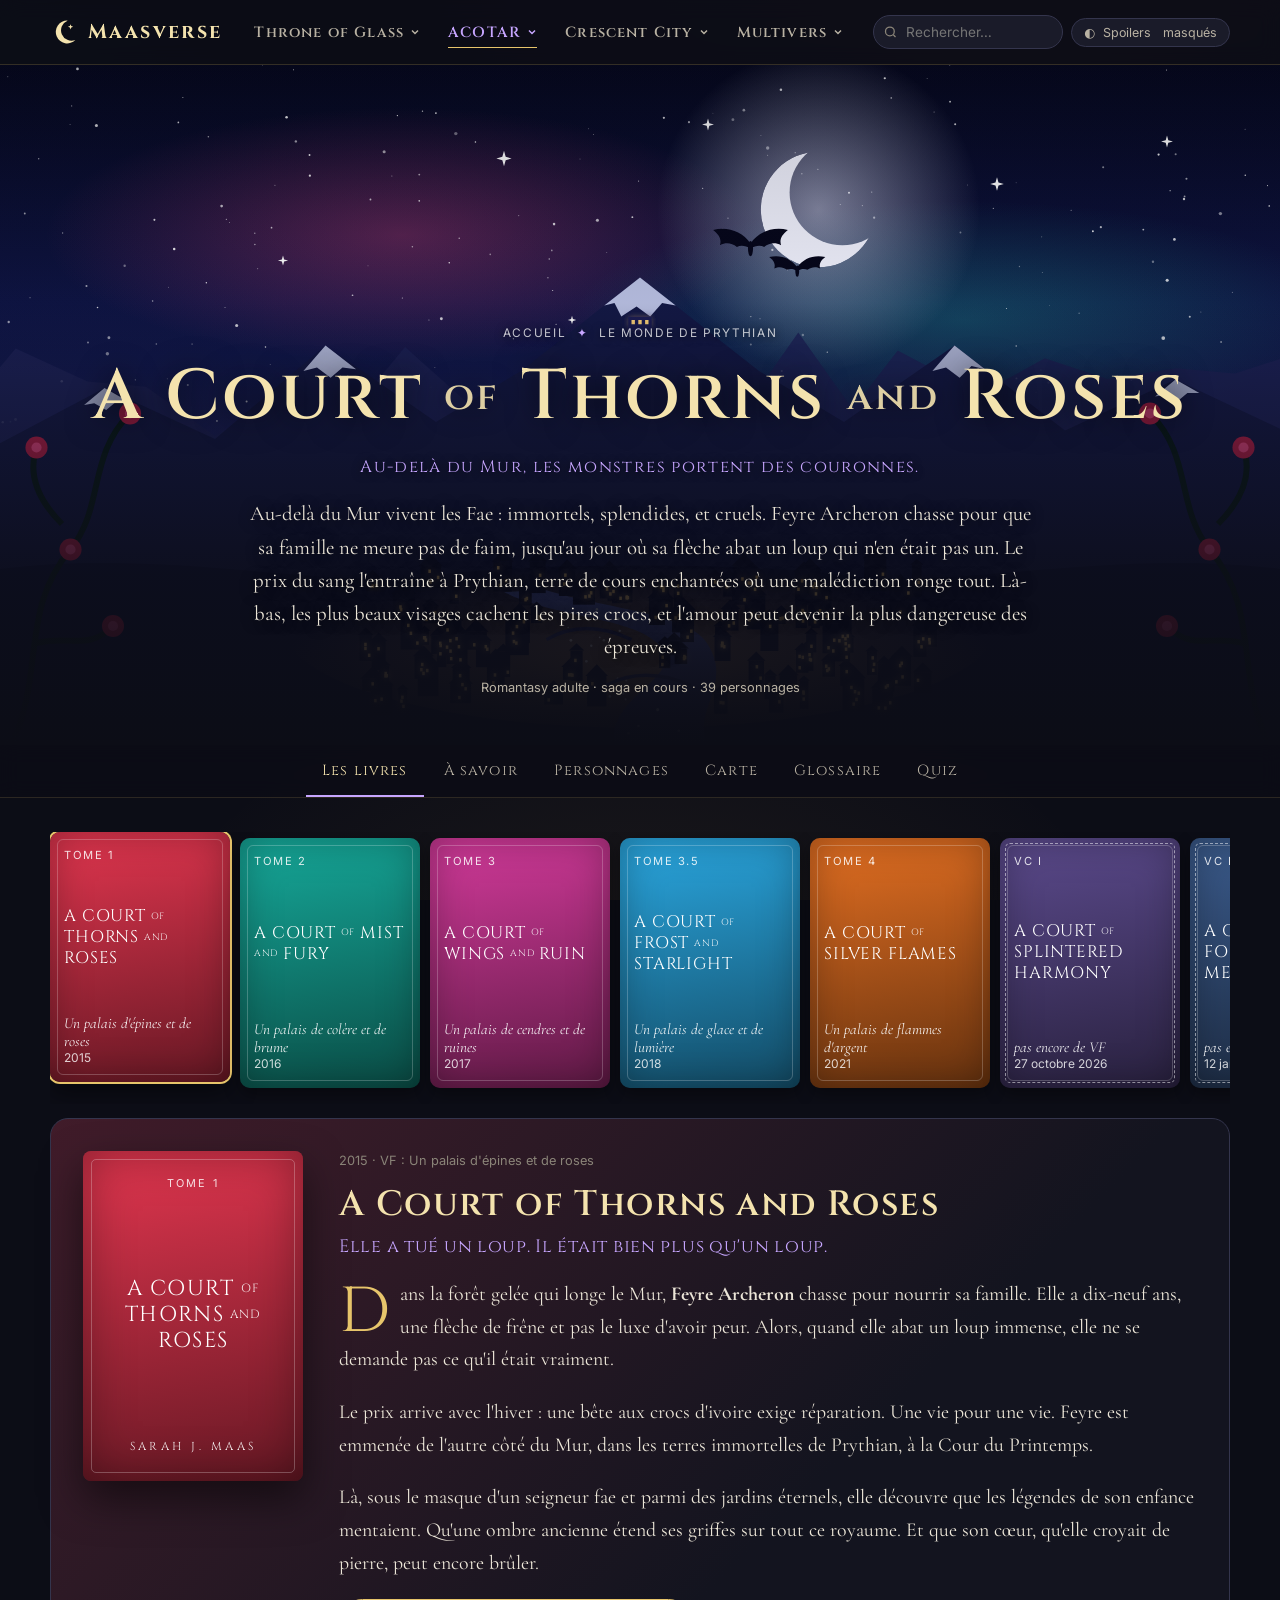
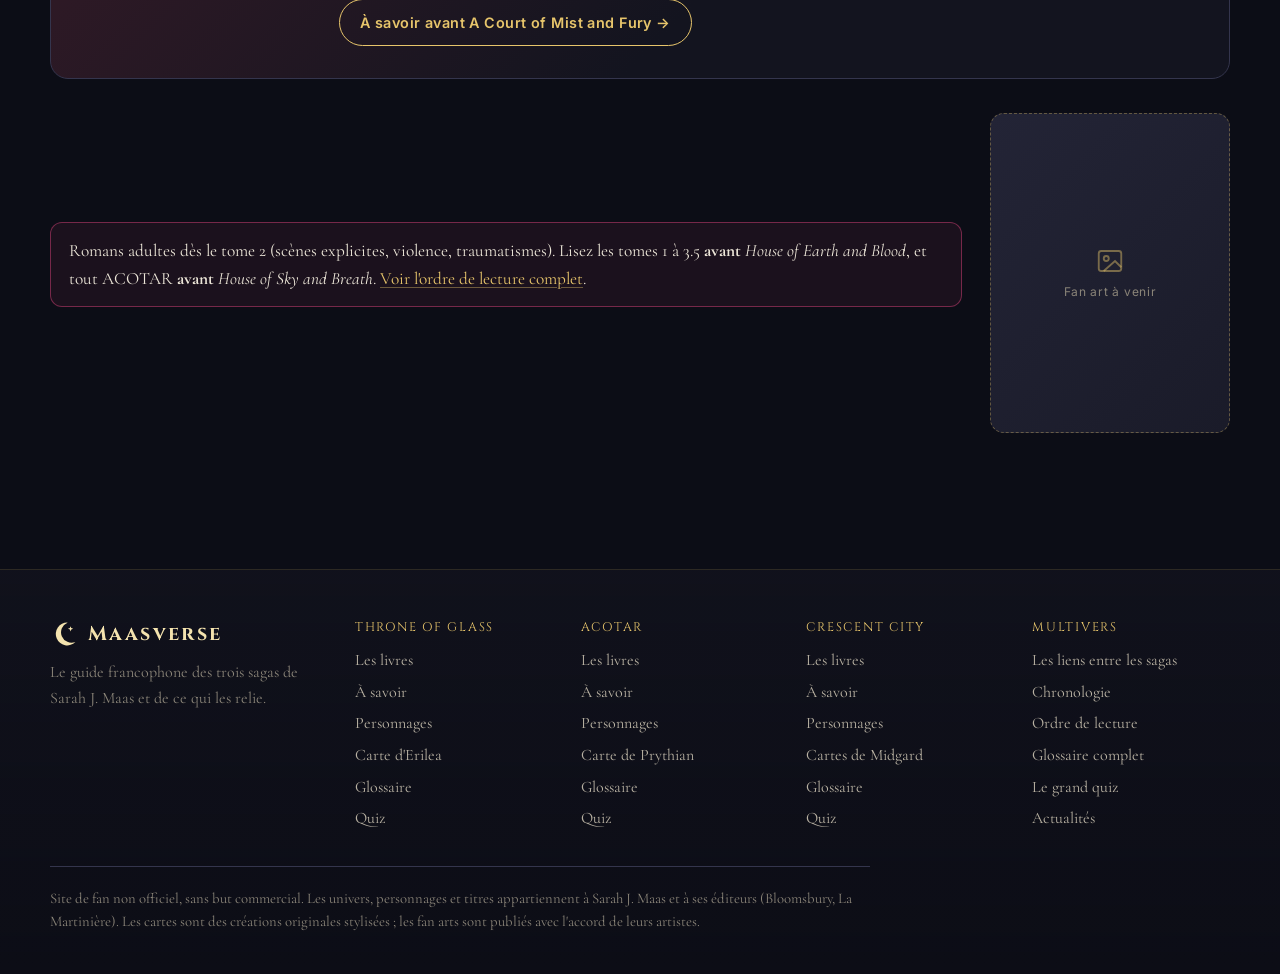
==== acotar.html @ 01d47fed "Trois univers : accueil à portails, une page par monde, résumés et fiches enrichis - Accueil : trois" ====
<!doctype html>
<html lang="fr">
<head>
  <meta charset="utf-8">
  <meta name="viewport" content="width=device-width, initial-scale=1">
  <title>A Court of Thorns and Roses · Maasverse</title>
  <meta name="description" content="Le monde de Prythian : les livres d'ACOTAR, les rappels entre les tomes, les personnages, la carte, le glossaire et le quiz.">
  <link rel="icon" href="assets/img/favicon.svg" type="image/svg+xml">
  <link rel="preconnect" href="https://fonts.googleapis.com">
  <link rel="preconnect" href="https://fonts.gstatic.com" crossorigin>
  <link href="https://fonts.googleapis.com/css2?family=Cinzel:wght@500;600;700&family=Cormorant+Garamond:ital,wght@0,400;0,600;1,400&family=Inter:wght@400;600&display=swap" rel="stylesheet">
  <link rel="stylesheet" href="assets/css/style.css">
</head>
<body data-page="acotar" data-univers="acotar" class="univers univers-acotar">
  <script>try { if (sessionStorage.getItem("maasverse-portail") === document.body.dataset.univers && !matchMedia("(prefers-reduced-motion: reduce)").matches) document.documentElement.classList.add("arrivee"); } catch (e) { /* stockage indisponible */ }</script>
  <div class="voile-arrivee" aria-hidden="true"></div>
  <main>
    <header class="banniere" id="banniere"></header>
    <nav class="sous-nav" id="sousNav" aria-label="Rubriques de l'univers"></nav>
    <section class="section panneaux">
      <div class="conteneur">
        <div id="panneau-livres" class="panneau" hidden></div>
        <div id="panneau-a-savoir" class="panneau" hidden></div>
        <div id="panneau-personnages" class="panneau" hidden></div>
        <div id="panneau-carte" class="panneau" hidden></div>
        <div id="panneau-glossaire" class="panneau" hidden></div>
        <div id="panneau-quiz" class="panneau" hidden></div>
      </div>
    </section>
    <dialog class="modale" id="modale"><div style="position:relative"><button class="fermer" id="fermerModale" aria-label="Fermer">×</button><div class="boite" id="fiche"></div></div></dialog>
  </main>

  <script src="assets/js/data/livres.js"></script>
  <script src="assets/js/data/livres-textes.js"></script>
  <script src="assets/js/data/personnages.js"></script>
  <script src="assets/js/data/personnalites-tog.js"></script>
  <script src="assets/js/data/personnalites-acotar.js"></script>
  <script src="assets/js/data/personnalites-cc.js"></script>
  <script src="assets/js/data/cartes.js"></script>
  <script src="assets/js/data/glossaire.js"></script>
  <script src="assets/js/data/quiz.js"></script>
  <script src="assets/js/data/fanarts.js"></script>
  <script src="assets/js/app.js"></script>
  <script src="assets/js/scenes.js"></script>
  <script src="assets/js/carte.js"></script>
  <script src="assets/js/pages/univers.js"></script>
</body>
</html>
---- assets/css/style.css ----
/* ==========================================================
   Maasverse — feuille de style principale
   Ambiance : dos de coffret sombre, lettres lumineuses,
   une couleur par saga (inspirée des couvertures).
   ========================================================== */

:root {
  /* Fond et surfaces */
  --nuit: #0c0d16;
  --nuit-2: #13141f;
  --surface: #1a1b29;
  --surface-2: #232436;
  --bord: #34354d;

  /* Texte */
  --texte: #ece6d8;
  --texte-doux: #b9b2a3;
  --texte-faible: #8a8478;

  /* Accent commun : or des titres */
  --or: #e7c56b;
  --or-pale: #f4e3ae;

  /* Couleurs des sagas */
  --tog: #ef7d3c;        /* braise (Tower of Dawn, feu d'Aelin) */
  --tog-2: #2f8f86;      /* sarcelle (Assassin's Blade) */
  --acotar: #e5457f;     /* magenta (Wings and Ruin) */
  --acotar-2: #1fb5a6;   /* turquoise (Mist and Fury) */
  --cc: #d9ad52;         /* or du croissant */
  --cc-2: #4f8fd6;       /* bleu (Sky and Breath) */
  --hel: #b13a3a;
  --valg: #7b5ea7;

  --rayon: 14px;
  --ombre: 0 10px 30px rgba(0, 0, 0, .45);
  --largeur: 1180px;

  --f-titre: "Cinzel", "Trajan Pro", Georgia, serif;
  --f-texte: "Cormorant Garamond", "Garamond", Georgia, serif;
  --f-ui: "Inter", system-ui, -apple-system, "Segoe UI", sans-serif;
}

* { box-sizing: border-box; }
html { scroll-behavior: smooth; }

body {
  margin: 0;
  background-color: var(--nuit);
  background-image:
    radial-gradient(1px 1px at 12% 18%, rgba(255,255,255,.55), transparent 60%),
    radial-gradient(1px 1px at 68% 8%, rgba(255,255,255,.4), transparent 60%),
    radial-gradient(1.5px 1.5px at 85% 42%, rgba(255,240,200,.5), transparent 60%),
    radial-gradient(1px 1px at 32% 72%, rgba(255,255,255,.35), transparent 60%),
    radial-gradient(1px 1px at 52% 52%, rgba(255,255,255,.3), transparent 60%),
    radial-gradient(1.5px 1.5px at 6% 88%, rgba(255,240,200,.4), transparent 60%),
    radial-gradient(1200px 600px at 80% -10%, rgba(229, 69, 127, .10), transparent 60%),
    radial-gradient(900px 600px at -10% 30%, rgba(47, 143, 134, .10), transparent 60%),
    radial-gradient(900px 700px at 50% 120%, rgba(217, 173, 82, .10), transparent 60%);
  background-attachment: fixed;
  color: var(--texte);
  font-family: var(--f-texte);
  font-size: 1.2rem;
  line-height: 1.6;
  -webkit-font-smoothing: antialiased;
}

img { max-width: 100%; display: block; }
a { color: var(--or); text-decoration-color: rgba(231,197,107,.4); text-underline-offset: 3px; }
a:hover { color: var(--or-pale); }

h1, h2, h3, h4 {
  font-family: var(--f-titre);
  font-weight: 600;
  letter-spacing: .04em;
  line-height: 1.2;
  margin: 0 0 .6em;
  color: var(--or-pale);
}
h1 { font-size: clamp(2rem, 5vw, 3.4rem); }
h2 { font-size: clamp(1.5rem, 3.2vw, 2.2rem); }
h3 { font-size: 1.25rem; }
/* le petit « of / de » des couvertures */
.petit { font-size: .55em; letter-spacing: .08em; vertical-align: .25em; opacity: .9; }

p { margin: 0 0 1em; }
small, .meta { font-family: var(--f-ui); font-size: .8rem; color: var(--texte-faible); }

.conteneur { width: min(100% - 32px, var(--largeur)); margin-inline: auto; }
.section { padding: 56px 0; }
.section + .section { padding-top: 16px; }
.centre { text-align: center; }
.intro { font-size: 1.35rem; color: var(--texte-doux); max-width: 760px; }
.centre .intro { margin-inline: auto; }

/* ---------- En-tête ---------- */
.entete {
  position: sticky; top: 0; z-index: 50;
  background: rgba(12, 13, 22, .88);
  backdrop-filter: blur(10px);
  border-bottom: 1px solid rgba(231,197,107,.18);
}
.entete .conteneur {
  display: flex; align-items: center; gap: 18px; min-height: 64px;
}
.logo {
  font-family: var(--f-titre); font-weight: 700; font-size: 1.25rem;
  letter-spacing: .12em; color: var(--or-pale); text-decoration: none; white-space: nowrap;
  display: flex; align-items: center; gap: 10px;
}
.logo svg { width: 28px; height: 28px; }
.nav { display: flex; gap: 4px; align-items: center; margin-left: auto; }
.nav-lien {
  display: inline-flex; align-items: center; gap: 6px;
  font-family: var(--f-titre); font-size: .92rem; font-weight: 600; letter-spacing: .08em;
  color: var(--texte-doux); text-decoration: none; background: none; border: 0; cursor: pointer;
  padding: 10px 12px; border-radius: 8px; position: relative;
}
.nav-lien:hover, .nav-lien[aria-expanded="true"] { color: var(--or-pale); }
.nav-lien.actif { color: var(--or); }
.nav-lien.actif::after { content: ""; position: absolute; left: 12px; right: 12px; bottom: 4px; height: 1px; background: var(--or); }
.nav-lien svg { transition: transform .2s; }
.nav-lien[aria-expanded="true"] svg { transform: rotate(180deg); }
.nav-groupe { position: relative; }
.sous-menu {
  position: absolute; top: calc(100% + 6px); left: -8px; min-width: 300px; padding: 10px;
  background: var(--nuit-2); border: 1px solid rgba(231,197,107,.22); border-radius: 14px; box-shadow: var(--ombre);
  display: none; z-index: 60;
}
.sous-menu::before { content: ""; position: absolute; left: 0; right: 0; top: -10px; height: 10px; }
.nav-groupe > button[aria-expanded="true"] + .sous-menu { display: block; }
@media (hover: hover) and (min-width: 1081px) { .nav-groupe:hover .sous-menu { display: block; } }
.sous-titre { display: none; }
.sous-menu a { display: block; padding: 10px 12px; border-radius: 10px; text-decoration: none; color: var(--texte); }
.sous-menu a strong { display: block; font-family: var(--f-titre); font-weight: 600; letter-spacing: .04em; font-size: .98rem; color: var(--or-pale); }
.sous-menu a span { display: block; font-family: var(--f-ui); font-size: .76rem; color: var(--texte-faible); margin-top: 2px; }
.sous-menu a:hover { background: var(--surface); }
.sous-menu a[aria-current="page"] { background: rgba(231,197,107,.08); }

.outils { display: flex; align-items: center; gap: 8px; }
.btn-menu { display: none; }

/* Recherche globale */
.recherche { position: relative; }
.recherche input {
  width: 190px; padding: 8px 12px 8px 32px; border-radius: 999px;
  border: 1px solid var(--bord); background: var(--surface); color: var(--texte);
  font-family: var(--f-ui); font-size: .85rem;
}
.recherche input:focus { outline: 2px solid rgba(231,197,107,.5); border-color: transparent; width: 240px; }
.recherche svg { position: absolute; left: 10px; top: 50%; transform: translateY(-50%); width: 15px; height: 15px; color: var(--texte-faible); pointer-events: none; }
.resultats {
  position: absolute; right: 0; top: calc(100% + 8px); width: min(380px, 92vw);
  max-height: 70vh; overflow: auto;
  background: var(--nuit-2); border: 1px solid var(--bord); border-radius: 12px;
  box-shadow: var(--ombre); padding: 6px; display: none;
}
.resultats.ouvert { display: block; }
.resultats a {
  display: flex; gap: 10px; align-items: baseline; padding: 8px 10px; border-radius: 8px;
  text-decoration: none; color: var(--texte); font-family: var(--f-ui); font-size: .9rem;
}
.resultats a:hover, .resultats a.actif { background: var(--surface-2); }
.resultats .type { font-size: .7rem; text-transform: uppercase; letter-spacing: .08em; color: var(--texte-faible); min-width: 74px; }
.resultats .vide { padding: 12px; color: var(--texte-faible); font-family: var(--f-ui); font-size: .85rem; }

/* Interrupteur spoilers */
.interrupteur {
  display: inline-flex; align-items: center; gap: 8px; cursor: pointer;
  font-family: var(--f-ui); font-size: .78rem; color: var(--texte-doux);
  border: 1px solid var(--bord); border-radius: 999px; padding: 6px 12px; background: var(--surface);
  white-space: nowrap;
}
.interrupteur[aria-pressed="true"] { color: var(--nuit); background: var(--or); border-color: var(--or); }

/* ---------- Boutons, puces, badges ---------- */
.btn {
  display: inline-flex; align-items: center; gap: 8px;
  font-family: var(--f-ui); font-size: .9rem; font-weight: 600; letter-spacing: .03em;
  padding: 11px 20px; border-radius: 999px; border: 1px solid var(--or);
  background: var(--or); color: var(--nuit); text-decoration: none; cursor: pointer;
}
.btn:hover { background: var(--or-pale); color: var(--nuit); }
.btn.secondaire { background: transparent; color: var(--or); }
.btn.secondaire:hover { background: rgba(231,197,107,.1); color: var(--or-pale); }

.puces { display: flex; flex-wrap: wrap; gap: 8px; }
.puce {
  font-family: var(--f-ui); font-size: .8rem; padding: 7px 14px; border-radius: 999px;
  border: 1px solid var(--bord); background: var(--surface); color: var(--texte-doux); cursor: pointer;
}
.puce:hover { color: var(--texte); }
.puce[aria-pressed="true"] { background: var(--texte); color: var(--nuit); border-color: var(--texte); }
.puce[data-saga="tog"][aria-pressed="true"] { background: var(--tog); border-color: var(--tog); }
.puce[data-saga="acotar"][aria-pressed="true"] { background: var(--acotar); border-color: var(--acotar); color: #fff; }
.puce[data-saga="cc"][aria-pressed="true"] { background: var(--cc); border-color: var(--cc); }

.badge {
  display: inline-block; font-family: var(--f-ui); font-size: .68rem; font-weight: 700;
  letter-spacing: .1em; text-transform: uppercase; padding: 3px 9px; border-radius: 999px;
  border: 1px solid currentColor;
}
.badge.tog, .c-tog { color: var(--tog); }
.badge.acotar, .c-acotar { color: var(--acotar); }
.badge.cc, .c-cc { color: var(--cc); }
.badge.multi { color: var(--or); }
.badge.theorie { color: var(--valg); }
.badge.confirme { color: var(--acotar-2); }

/* ---------- Spoilers ---------- */
.spoiler {
  position: relative; cursor: pointer; border-radius: 6px;
  background: repeating-linear-gradient(135deg, #2a2b40 0 6px, #24253a 6px 12px);
  color: transparent; text-shadow: none; user-select: none;
  transition: color .2s, background .2s;
  padding: 0 4px;
}
.spoiler * { visibility: hidden; }
.spoiler::before {
  content: "⚠ spoiler · clic pour révéler"; position: absolute; left: 8px; top: 50%;
  transform: translateY(-50%); white-space: nowrap;
  font-family: var(--f-ui); font-size: .72rem; letter-spacing: .05em; color: var(--texte-faible);
  visibility: visible;
}
span.spoiler { display: inline; }
span.spoiler::before { content: "spoiler"; left: 50%; transform: translate(-50%, -50%); }
span.spoiler.bloc::before { content: "⚠ spoiler · clic pour révéler"; left: 12px; transform: translateY(-50%); }
.constellation .monde:focus:not(:focus-visible) { outline: none; }
div.spoiler, p.spoiler, li.spoiler, span.spoiler.bloc { display: block; padding: 10px 12px; min-height: 2.6em; }
.spoiler.revele, body.spoilers-reveles .spoiler {
  color: inherit; background: rgba(229, 69, 127, .08); cursor: auto; user-select: auto;
  box-shadow: inset 2px 0 0 var(--acotar);
}
.spoiler.revele *, body.spoilers-reveles .spoiler * { visibility: visible; }
.spoiler.revele::before, body.spoilers-reveles .spoiler::before { content: none; }

/* ---------- Héros (accueil) ---------- */
.heros { padding: 80px 0 40px; text-align: center; position: relative; overflow: hidden; }
.heros .surtitre { font-family: var(--f-titre); letter-spacing: .3em; color: var(--texte-doux); font-size: .95rem; margin-bottom: 18px; }
.heros h1 { font-size: clamp(2.4rem, 7vw, 5rem); margin-bottom: .3em; text-shadow: 0 0 40px rgba(231,197,107,.25); }
.heros .croissant { width: 90px; height: 90px; margin: 0 auto 18px; color: var(--or); filter: drop-shadow(0 0 18px rgba(231,197,107,.45)); }
.heros .actions { display: flex; gap: 12px; justify-content: center; flex-wrap: wrap; margin-top: 28px; }

.ornement { display: flex; align-items: center; gap: 14px; justify-content: center; color: var(--or); margin: 10px auto 26px; max-width: 420px; }
.ornement::before, .ornement::after { content: ""; flex: 1; height: 1px; background: linear-gradient(90deg, transparent, rgba(231,197,107,.6), transparent); }
.ornement svg { width: 18px; height: 18px; }

/* ---------- Cartes « coffret » des sagas ---------- */
.coffret { display: grid; grid-template-columns: repeat(3, 1fr); gap: 20px; }
.saga-carte {
  position: relative; border-radius: var(--rayon); overflow: hidden; text-decoration: none; color: var(--texte);
  background: var(--surface); border: 1px solid var(--bord); box-shadow: var(--ombre);
  display: flex; flex-direction: column; transition: transform .25s, border-color .25s;
}
.saga-carte:hover { transform: translateY(-4px); color: var(--texte); }
.saga-carte .bandeau {
  aspect-ratio: 4 / 3; position: relative; display: grid; place-items: center; text-align: center;
  padding: 20px; overflow: hidden;
}
.saga-carte .bandeau h3 { font-size: clamp(1.4rem, 2.6vw, 1.9rem); margin: 0; position: relative; z-index: 1; }
.saga-carte .corps { padding: 18px 20px 22px; }
.saga-carte .corps p { color: var(--texte-doux); font-size: 1.1rem; }
.saga-carte.tog { border-color: rgba(239,125,60,.35); }
.saga-carte.tog .bandeau { background: linear-gradient(160deg, #123c3a, #0d1a24 55%, #3a1610); }
.saga-carte.tog h3 { color: var(--tog); text-shadow: 0 0 22px rgba(239,125,60,.55); }
.saga-carte.acotar { border-color: rgba(229,69,127,.35); }
.saga-carte.acotar .bandeau { background: linear-gradient(160deg, #e5457f, #b4245f 45%, #127d78); }
.saga-carte.acotar h3 { color: #fbe25b; text-shadow: 0 2px 0 rgba(0,0,0,.25); }
.saga-carte.cc { border-color: rgba(217,173,82,.35); }
.saga-carte.cc .bandeau { background: radial-gradient(circle at 50% 45%, #2b4a77, #121a2c 60%, #2a0f12); }
.saga-carte.cc h3 { color: var(--cc); text-shadow: 0 0 22px rgba(217,173,82,.5); }
.bandeau .motif { position: absolute; inset: 0; opacity: .22; color: #000; }
.saga-carte.cc .bandeau .motif { color: var(--cc); opacity: .5; }
.saga-carte.tog .bandeau .motif { color: var(--tog); opacity: .18; }

/* ---------- Grilles génériques ---------- */
.grille { display: grid; gap: 18px; }
.grille-2 { grid-template-columns: repeat(2, 1fr); }
.grille-3 { grid-template-columns: repeat(3, 1fr); }
.grille-4 { grid-template-columns: repeat(4, 1fr); }
.carte {
  background: var(--surface); border: 1px solid var(--bord); border-radius: var(--rayon);
  padding: 22px; box-shadow: 0 4px 18px rgba(0,0,0,.25);
}
.carte h3 { margin-bottom: .4em; }
.carte p:last-child { margin-bottom: 0; }
a.carte { text-decoration: none; color: var(--texte); display: block; transition: border-color .2s, transform .2s; }
a.carte:hover { border-color: var(--or); transform: translateY(-2px); }
.carte .icone { width: 34px; height: 34px; color: var(--or); margin-bottom: 10px; }
.carte.tog { border-top: 3px solid var(--tog); }
.carte.acotar { border-top: 3px solid var(--acotar); }
.carte.cc { border-top: 3px solid var(--cc); }

/* ---------- Emplacements de fan art ---------- */
.fanart {
  margin: 0; border-radius: var(--rayon); overflow: hidden; position: relative;
  background: linear-gradient(135deg, var(--surface-2), var(--surface));
  border: 1px dashed rgba(231,197,107,.35);
}
.fanart img { width: 100%; height: 100%; object-fit: cover; }
.fanart .vide {
  position: absolute; inset: 0; display: grid; place-items: center; text-align: center; padding: 14px;
  font-family: var(--f-ui); font-size: .75rem; letter-spacing: .06em; color: var(--texte-faible);
}
.fanart .vide svg { width: 30px; height: 30px; margin: 0 auto 6px; display: block; color: rgba(231,197,107,.45); }
.fanart figcaption {
  position: absolute; left: 0; right: 0; bottom: 0; padding: 6px 10px;
  background: linear-gradient(transparent, rgba(0,0,0,.75));
  font-family: var(--f-ui); font-size: .7rem; color: #ddd;
}
.fanart.rempli { border-style: solid; }

/* ---------- Pages : en-tête de page ---------- */
.entete-page { padding: 56px 0 18px; text-align: center; }
.entete-page .surtitre { font-family: var(--f-titre); letter-spacing: .3em; font-size: .85rem; color: var(--texte-doux); }

/* ---------- Livres ---------- */
.saga-bloc { margin-bottom: 60px; scroll-margin-top: 90px; }
.saga-bloc > header { display: grid; grid-template-columns: 1fr 260px; gap: 28px; align-items: center; margin-bottom: 26px; }
.saga-bloc .fanart { aspect-ratio: 3/4; }
.etageres { display: flex; gap: 10px; overflow-x: auto; padding: 6px 2px 16px; scroll-snap-type: x mandatory; }
.livre {
  flex: 0 0 auto; width: 180px; scroll-snap-align: start;
  border-radius: 10px; padding: 16px 14px; min-height: 250px;
  display: flex; flex-direction: column; justify-content: space-between;
  box-shadow: inset 0 0 40px rgba(0,0,0,.35), 0 6px 16px rgba(0,0,0,.4);
  position: relative; cursor: pointer; border: 0; text-align: left; color: #fff; font-family: inherit;
}
.livre:hover, .livre:focus-visible { transform: translateY(-3px); }
.livre .num { font-family: var(--f-ui); font-size: .7rem; letter-spacing: .14em; opacity: .85; }
.livre .titre { font-family: var(--f-titre); font-size: 1.05rem; letter-spacing: .05em; line-height: 1.25; text-transform: uppercase; }
.livre .vf { font-family: var(--f-texte); font-style: italic; font-size: .95rem; opacity: .9; }
.livre .annee { font-family: var(--f-ui); font-size: .75rem; opacity: .8; }
.livre.a-venir { outline: 1px dashed rgba(255,255,255,.5); outline-offset: -6px; }
.detail-livre { margin-top: 10px; }
.detail-livre[hidden] { display: none; }

.ordre { counter-reset: etape; list-style: none; padding: 0; margin: 0; }
.ordre li {
  counter-increment: etape; position: relative; padding: 12px 14px 12px 58px; margin-bottom: 8px;
  background: var(--surface); border: 1px solid var(--bord); border-radius: 10px;
}
.ordre li::before {
  content: counter(etape); position: absolute; left: 14px; top: 50%; transform: translateY(-50%);
  width: 30px; height: 30px; border-radius: 50%; display: grid; place-items: center;
  font-family: var(--f-titre); font-weight: 700; background: var(--or); color: var(--nuit); font-size: .9rem;
}
.alerte {
  border: 1px solid rgba(229,69,127,.45); background: rgba(229,69,127,.07); border-radius: 12px;
  padding: 14px 18px; font-size: 1.08rem;
}

/* ---------- Personnages ---------- */
.barre-filtres { display: flex; flex-wrap: wrap; gap: 14px 22px; align-items: center; margin-bottom: 22px; }
.barre-filtres .groupe { display: flex; gap: 8px; align-items: center; flex-wrap: wrap; }
.barre-filtres .etiquette { font-family: var(--f-ui); font-size: .72rem; text-transform: uppercase; letter-spacing: .1em; color: var(--texte-faible); }
.champ {
  padding: 9px 14px; border-radius: 999px; border: 1px solid var(--bord); background: var(--surface);
  color: var(--texte); font-family: var(--f-ui); font-size: .88rem; min-width: 220px;
}
select.champ { min-width: 0; }
.compte { font-family: var(--f-ui); font-size: .8rem; color: var(--texte-faible); margin-left: auto; }

.galerie { display: grid; grid-template-columns: repeat(auto-fill, minmax(200px, 1fr)); gap: 16px; }
.perso {
  border: 1px solid var(--bord); background: var(--surface); border-radius: var(--rayon); overflow: hidden;
  cursor: pointer; text-align: left; color: var(--texte); padding: 0; font-family: inherit;
  display: flex; flex-direction: column; transition: transform .2s, border-color .2s;
}
.perso:hover, .perso:focus-visible { transform: translateY(-3px); border-color: var(--or); }
.perso .fanart { aspect-ratio: 1/1; border-radius: 0; border: 0; border-bottom: 1px solid var(--bord); }
.perso .infos { padding: 12px 14px 14px; }
.perso .nom { font-family: var(--f-titre); font-size: 1rem; color: var(--or-pale); letter-spacing: .03em; line-height: 1.25; }
.perso .sous { font-family: var(--f-ui); font-size: .76rem; color: var(--texte-faible); margin-top: 4px; }
.perso.tog { border-top: 3px solid var(--tog); }
.perso.acotar { border-top: 3px solid var(--acotar); }
.perso.cc { border-top: 3px solid var(--cc); }
.initiales {
  position: absolute; inset: 0; display: grid; place-items: center;
  font-family: var(--f-titre); font-size: 2.6rem; color: rgba(231,197,107,.28); letter-spacing: .05em;
}

.mention-fanart { position: absolute; left: 0; right: 0; bottom: 8px; text-align: center; font-family: var(--f-ui); font-size: .62rem; letter-spacing: .08em; color: var(--texte-faible); text-transform: uppercase; }
.perso .initiales { background: radial-gradient(circle at 50% 40%, rgba(231,197,107,.08), transparent 65%); }
.perso.tog .initiales { color: rgba(239,125,60,.4); }
.perso.acotar .initiales { color: rgba(229,69,127,.4); }
.perso.cc .initiales { color: rgba(217,173,82,.45); }

/* Fenêtre (modale) */
.modale { border: 0; padding: 0; background: transparent; max-width: min(860px, 94vw); width: 100%; color: var(--texte); }
.modale::backdrop { background: rgba(5, 5, 10, .75); backdrop-filter: blur(3px); }
.modale .boite {
  background: var(--nuit-2); border: 1px solid var(--bord); border-radius: 18px; overflow: hidden;
  display: grid; grid-template-columns: 280px 1fr; box-shadow: var(--ombre);
}
.modale .boite > .fanart { border-radius: 0; border: 0; width: 100%; height: 100%; min-height: 360px; }
.modale .contenu { padding: 26px 28px; max-height: 86vh; overflow: auto; }
.modale .fermer {
  position: absolute; top: 12px; right: 12px; z-index: 2; width: 38px; height: 38px; border-radius: 50%;
  border: 1px solid var(--bord); background: var(--surface); color: var(--texte); cursor: pointer; font-size: 1.2rem;
}
.fiche dl { display: grid; grid-template-columns: 130px 1fr; gap: 6px 14px; margin: 16px 0; }
.fiche dt { font-family: var(--f-ui); font-size: .72rem; text-transform: uppercase; letter-spacing: .08em; color: var(--texte-faible); padding-top: 5px; }
.fiche dd { margin: 0; }
.liens-perso { display: flex; flex-wrap: wrap; gap: 6px; }
.liens-perso button {
  font-family: var(--f-ui); font-size: .78rem; padding: 5px 10px; border-radius: 999px; cursor: pointer;
  border: 1px solid var(--bord); background: var(--surface); color: var(--texte);
}
.liens-perso button:hover { border-color: var(--or); color: var(--or); }
.citation { font-style: italic; color: var(--texte-doux); border-left: 2px solid var(--or); padding-left: 14px; }

.couples { display: grid; grid-template-columns: repeat(auto-fill, minmax(260px, 1fr)); gap: 12px; }
.couple { padding: 14px 16px; border-radius: 12px; background: var(--surface); border: 1px solid var(--bord); }
.couple strong { font-family: var(--f-titre); font-weight: 600; color: var(--or-pale); letter-spacing: .03em; }

/* ---------- Cartes géographiques ---------- */
.onglets { display: flex; gap: 6px; flex-wrap: wrap; justify-content: center; margin-bottom: 16px; }
.onglets button {
  font-family: var(--f-titre); letter-spacing: .06em; font-size: .95rem; padding: 10px 18px;
  border-radius: 999px; border: 1px solid var(--bord); background: var(--surface); color: var(--texte-doux); cursor: pointer;
}
.onglets button[aria-selected="true"] { background: var(--or); color: var(--nuit); border-color: var(--or); }
.zone-carte { display: grid; grid-template-columns: 1fr 320px; gap: 18px; align-items: start; }
.cadre-carte {
  max-height: 74vh; width: 100%;
  position: relative; border-radius: var(--rayon); overflow: hidden; border: 1px solid rgba(231,197,107,.3);
  background: #0a1422; aspect-ratio: 16 / 11; touch-action: none; cursor: grab; user-select: none;
  box-shadow: var(--ombre);
}
.cadre-carte.saisie { cursor: grabbing; }
.cadre-carte svg { width: 100%; height: 100%; display: block; }
.commandes { position: absolute; right: 12px; top: 12px; display: flex; flex-direction: column; gap: 6px; z-index: 2; }
.commandes button {
  width: 38px; height: 38px; border-radius: 10px; border: 1px solid var(--bord);
  background: rgba(19,20,31,.9); color: var(--texte); font-size: 1.15rem; cursor: pointer; font-family: var(--f-ui);
}
.commandes button:hover { border-color: var(--or); color: var(--or); }
.aide-carte { position: absolute; left: 12px; bottom: 10px; font-family: var(--f-ui); font-size: .72rem; color: rgba(255,255,255,.6); z-index: 2; pointer-events: none; }
.panneau-lieu { position: sticky; top: 84px; }
.panneau-lieu .carte { min-height: 220px; }
.liste-lieux { max-height: 300px; overflow: auto; margin-top: 12px; padding: 0; list-style: none; }
.liste-lieux button {
  width: 100%; text-align: left; background: none; border: 0; color: var(--texte-doux); padding: 5px 8px; border-radius: 6px;
  font-family: var(--f-ui); font-size: .82rem; cursor: pointer;
}
.liste-lieux button:hover, .liste-lieux button.actif { background: var(--surface-2); color: var(--or); }

/* éléments SVG de la carte */
.mer { fill: url(#degradeMer); }
.terre { stroke-width: 2.2; stroke-linejoin: round; }
.region { stroke: rgba(0,0,0,.45); stroke-width: 1.2; stroke-dasharray: 5 4; transition: fill-opacity .2s; cursor: pointer; }
.region:hover { fill-opacity: .55; }
.nom-region { font-family: var(--f-titre); letter-spacing: .25em; fill: rgba(255,255,255,.55); text-anchor: middle; pointer-events: none; text-transform: uppercase; }
.nom-mer { font-family: var(--f-texte); font-style: italic; fill: rgba(170,200,230,.45); text-anchor: middle; pointer-events: none; letter-spacing: .2em; }
.marqueur { cursor: pointer; }
.marqueur .point { stroke: #0c0d16; stroke-width: 2; }
.marqueur .halo { opacity: 0; transition: opacity .2s; }
.marqueur:hover .halo, .marqueur.actif .halo { opacity: 1; }
.marqueur text { font-family: var(--f-ui); font-size: 12px; fill: #fff; paint-order: stroke; stroke: rgba(0,0,0,.85); stroke-width: 3px; pointer-events: none; }
.marqueur.mineur text { opacity: 0; transition: opacity .2s; }
.zoome .marqueur.mineur text, .marqueur.mineur:hover text, .marqueur.mineur.actif text { opacity: 1; }
.montagne { fill: none; stroke: rgba(255,255,255,.28); stroke-width: 1.4; }
.foret { fill: rgba(80, 140, 90, .35); }
.fleuve { fill: none; stroke: #4c7fae; stroke-width: 2.4; stroke-linecap: round; opacity: .85; }
.mur { fill: none; stroke: #f4e3ae; stroke-width: 4; stroke-dasharray: 2 6; stroke-linecap: round; }

/* ---------- Liens / constellation ---------- */
.constellation { width: 100%; max-width: 980px; margin: 0 auto; display: block; }
.constellation .lien { fill: none; stroke-width: 2.2; }
.constellation .lien.confirme { stroke: var(--or); }
.constellation .lien.theorie { stroke: var(--valg); stroke-dasharray: 6 7; }
.constellation .monde { cursor: pointer; }
.constellation .monde circle.coeur { transition: r .2s; }
.constellation .monde:hover circle.coeur { r: 46; }
.constellation text { font-family: var(--f-titre); fill: var(--texte); text-anchor: middle; letter-spacing: .12em; }
.constellation .sous { font-family: var(--f-ui); font-size: 12px; fill: var(--texte-faible); letter-spacing: 0; }
.constellation .etiq { font-family: var(--f-ui); font-size: 12px; fill: var(--or-pale); letter-spacing: 0; }
.legende { display: flex; gap: 22px; justify-content: center; flex-wrap: wrap; font-family: var(--f-ui); font-size: .8rem; color: var(--texte-doux); margin-top: 10px; }
.legende span::before { content: ""; display: inline-block; width: 28px; height: 0; border-top: 2px solid var(--or); vertical-align: middle; margin-right: 8px; }
.legende span.th::before { border-top: 2px dashed var(--valg); }

.tableau { width: 100%; border-collapse: collapse; font-size: 1.05rem; }
.tableau th, .tableau td { padding: 10px 12px; border-bottom: 1px solid var(--bord); text-align: left; vertical-align: top; }
.tableau th { font-family: var(--f-ui); font-size: .72rem; letter-spacing: .1em; text-transform: uppercase; color: var(--texte-faible); font-weight: 600; }
.tableau-defile { overflow-x: auto; }

/* ---------- Chronologie ---------- */
.frise { position: relative; margin: 20px auto; max-width: 900px; padding-left: 0; list-style: none; }
.frise::before { content: ""; position: absolute; left: 50%; top: 0; bottom: 0; width: 2px; background: linear-gradient(var(--or), rgba(231,197,107,.1)); transform: translateX(-50%); }
.frise li { position: relative; width: 50%; padding: 0 34px 26px; }
.frise li:nth-child(odd) { left: 0; text-align: right; }
.frise li:nth-child(even) { left: 50%; }
.frise li::before {
  content: ""; position: absolute; top: 18px; width: 14px; height: 14px; border-radius: 50%;
  background: var(--nuit); border: 3px solid var(--or);
}
.frise li:nth-child(odd)::before { right: -7px; }
.frise li:nth-child(even)::before { left: -7px; }
.frise li.tog::before { border-color: var(--tog); }
.frise li.acotar::before { border-color: var(--acotar); }
.frise li.cc::before { border-color: var(--cc); }
.frise .carte { padding: 14px 18px; display: inline-block; text-align: left; width: 100%; }
.frise .date { font-family: var(--f-titre); color: var(--or); font-size: 1.1rem; letter-spacing: .06em; }
.frise h3 { font-size: 1.05rem; margin: 2px 0 6px; }

/* ---------- Quiz ---------- */
.quiz { max-width: 760px; margin: 0 auto; }
.quiz .progression { height: 6px; border-radius: 99px; background: var(--surface-2); overflow: hidden; margin-bottom: 18px; }
.quiz .progression div { height: 100%; background: linear-gradient(90deg, var(--tog), var(--acotar), var(--cc)); transition: width .3s; }
.quiz .question { font-family: var(--f-titre); font-size: 1.35rem; color: var(--or-pale); letter-spacing: .02em; margin: 6px 0 18px; line-height: 1.35; }
.reponses { display: grid; gap: 10px; }
.reponses button {
  text-align: left; padding: 14px 18px; border-radius: 12px; border: 1px solid var(--bord);
  background: var(--surface); color: var(--texte); font-family: var(--f-texte); font-size: 1.15rem; cursor: pointer;
}
.reponses button:hover:not(:disabled) { border-color: var(--or); }
.reponses button.bonne { border-color: #3fbf8a; background: rgba(63,191,138,.12); }
.reponses button.mauvaise { border-color: #e5574f; background: rgba(229,87,79,.12); }
.explication { margin-top: 14px; padding: 12px 16px; border-radius: 10px; background: var(--surface-2); font-size: 1.05rem; }
.score { font-family: var(--f-titre); font-size: 3rem; color: var(--or); }

/* ---------- Glossaire ---------- */
.glossaire { columns: 2; column-gap: 28px; }
.terme { break-inside: avoid; margin-bottom: 18px; padding: 14px 18px; background: var(--surface); border-radius: 12px; border: 1px solid var(--bord); scroll-margin-top: 90px; }
.terme h3 { font-size: 1.05rem; margin-bottom: 4px; display: flex; gap: 10px; align-items: baseline; flex-wrap: wrap; }
.terme .vo { font-family: var(--f-ui); font-size: .75rem; color: var(--texte-faible); font-weight: 400; letter-spacing: 0; }
.terme p { margin: 0; font-size: 1.08rem; }
.terme.cible { border-color: var(--or); box-shadow: 0 0 0 2px rgba(231,197,107,.25); }

/* ---------- Pied de page ---------- */
.pied { border-top: 1px solid rgba(231,197,107,.15); padding: 48px 0 40px; margin-top: 80px; color: var(--texte-faible); font-size: 1rem;
  background: linear-gradient(180deg, rgba(19,20,31,.6), var(--nuit)); }
.pied-grille { display: grid; grid-template-columns: 1.4fr repeat(4, 1fr); gap: 28px; }
.pied-marque p { max-width: 300px; margin-top: 10px; }
.pied-titre { font-family: var(--f-titre); letter-spacing: .14em; text-transform: uppercase; font-size: .78rem; color: var(--or); margin-bottom: 10px; }
.pied ul { list-style: none; margin: 0; padding: 0; display: grid; gap: 6px; }
.pied ul a { color: var(--texte-doux); text-decoration: none; }
.pied ul a:hover { color: var(--or-pale); }
.pied-mentions { margin: 34px 0 0; padding-top: 20px; border-top: 1px solid var(--bord); font-size: .92rem; max-width: 820px; }

/* ==========================================================
   Accueil v2 : le coffret de livres
   ========================================================== */
.une { padding: 64px 0 40px; }
.une .conteneur { display: grid; grid-template-columns: minmax(0, 1.05fr) minmax(0, 1fr); gap: 48px; align-items: center; }
.une .surtitre { font-family: var(--f-titre); letter-spacing: .32em; color: var(--texte-doux); font-size: .9rem; margin-bottom: 14px; }
.une h1 { font-size: clamp(2.6rem, 6vw, 4.6rem); line-height: 1.02; margin-bottom: .35em; text-shadow: 0 0 40px rgba(231,197,107,.22); text-wrap: balance; }
.une h1 em { font-style: normal; color: var(--or); }
.une .intro { margin-bottom: 26px; }
.une .actions { display: flex; gap: 12px; flex-wrap: wrap; }
.chiffres { display: flex; gap: 28px; margin-top: 34px; padding-top: 22px; border-top: 1px solid var(--bord); flex-wrap: wrap; }
.chiffres div { font-family: var(--f-ui); font-size: .75rem; letter-spacing: .1em; text-transform: uppercase; color: var(--texte-faible); }
.chiffres strong { display: block; font-family: var(--f-titre); font-size: 1.9rem; letter-spacing: .02em; color: var(--or-pale); text-transform: none; font-weight: 600; }

/* le coffret : trois dos de livres côte à côte */
.coffret-dos {
  display: flex; justify-content: center; align-items: flex-end; gap: 10px; height: 460px;
  padding: 22px 26px 0; border-radius: 10px 10px 4px 4px; position: relative;
  background: linear-gradient(180deg, #191a28, #0e0f19); border: 1px solid #2a2b3d;
  box-shadow: inset 0 18px 40px rgba(0,0,0,.6), 0 30px 60px rgba(0,0,0,.5);
}
.coffret-dos::after { content: ""; position: absolute; left: 0; right: 0; bottom: 0; height: 26px; background: linear-gradient(180deg, transparent, rgba(0,0,0,.55)); border-radius: 0 0 4px 4px; pointer-events: none; }
.dos {
  flex: 0 1 118px; height: 100%; border-radius: 6px 6px 0 0; text-decoration: none; position: relative;
  display: flex; flex-direction: column; align-items: center; justify-content: space-between; padding: 22px 0 26px;
  box-shadow: inset 6px 0 14px rgba(255,255,255,.07), inset -10px 0 18px rgba(0,0,0,.45), 0 -2px 0 rgba(255,255,255,.06);
  transition: transform .35s cubic-bezier(.2,.8,.2,1);
}
.dos:hover, .dos:focus-visible { transform: translateY(-26px); }
.dos .auteur { font-family: var(--f-titre); font-size: .82rem; letter-spacing: .12em; line-height: 1.15; text-align: center; color: rgba(255,255,255,.85); }
.dos .titre-dos {
  writing-mode: vertical-rl; transform: rotate(180deg);
  font-family: var(--f-titre); font-weight: 600; font-size: 1.7rem; letter-spacing: .08em; white-space: nowrap; text-transform: uppercase;
}
.dos .titre-dos small { font-size: .55em; letter-spacing: .1em; }
.dos .embleme { width: 26px; height: 26px; opacity: .9; }
.dos.tog { background: linear-gradient(90deg, #0f2f30, #17423f 45%, #0d2524); color: var(--tog); }
.dos.tog .titre-dos { text-shadow: 0 0 18px rgba(239,125,60,.55); }
.dos.acotar .titre-dos { font-size: 1.22rem; letter-spacing: .05em; }
.dos.tog { height: 100%; } .dos.acotar { height: 95%; } .dos.cc { height: 97%; }
.dos { flex-basis: 128px; }
.dos.acotar { background: linear-gradient(90deg, #b52a5f, #e5457f 45%, #a3204f); color: #fbe25b; }
.dos.cc { background: linear-gradient(90deg, #101a30, #1d3358 45%, #0d1527); color: var(--cc); }
.dos.cc .titre-dos { text-shadow: 0 0 18px rgba(217,173,82,.5); }
.etiquette-dos { position: absolute; bottom: -34px; left: 0; right: 0; text-align: center; font-family: var(--f-ui); font-size: .72rem; letter-spacing: .08em; color: var(--texte-faible); }

/* Titres de section avec un petit ornement */
.titre-section { text-align: center; margin-bottom: 30px; }
.titre-section .eyebrow { font-family: var(--f-ui); font-size: .74rem; letter-spacing: .2em; text-transform: uppercase; color: var(--or); margin-bottom: 8px; }
.titre-section h2 { margin-bottom: .3em; text-wrap: balance; }
.titre-section p { color: var(--texte-doux); max-width: 640px; margin: 0 auto; }

/* Deux parcours */
.parcours { display: grid; grid-template-columns: 1fr 1fr; gap: 22px; }
.chemin { border-radius: 18px; padding: 30px 30px 24px; position: relative; overflow: hidden; border: 1px solid var(--bord);
  background: linear-gradient(160deg, var(--surface), var(--nuit-2)); }
.chemin::before { content: ""; position: absolute; inset: 8px; border: 1px solid rgba(231,197,107,.14); border-radius: 12px; pointer-events: none; }
.chemin h3 { font-size: 1.55rem; margin-bottom: 6px; }
.chemin > p { color: var(--texte-doux); }
.chemin ul { list-style: none; margin: 18px 0 0; padding: 0; display: grid; gap: 2px; }
.chemin li a { display: flex; justify-content: space-between; align-items: center; gap: 12px; padding: 12px 4px; border-top: 1px solid var(--bord); text-decoration: none; color: var(--texte); }
.chemin li a:hover { color: var(--or-pale); }
.chemin li a::after { content: "→"; color: var(--or); font-family: var(--f-ui); transition: transform .2s; }
.chemin li a:hover::after { transform: translateX(4px); }
.chemin li a span { font-family: var(--f-ui); font-size: .75rem; color: var(--texte-faible); margin-left: auto; }

/* Couvertures des sagas : cadre intérieur comme sur les livres */
.saga-carte .bandeau::after { content: ""; position: absolute; inset: 12px; border: 1px solid rgba(255,255,255,.28); border-radius: 6px; pointer-events: none; }
.saga-carte .bandeau .auteur-couv { position: absolute; bottom: 22px; left: 0; right: 0; text-align: center; font-family: var(--f-titre); font-size: .78rem; letter-spacing: .2em; color: rgba(255,255,255,.75); z-index: 1; }

/* Tuiles d'exploration */
.tuiles { display: grid; grid-template-columns: repeat(4, 1fr); gap: 16px; }
.tuile { display: flex; flex-direction: column; gap: 8px; padding: 22px; border-radius: 14px; text-decoration: none; color: var(--texte);
  border: 1px solid var(--bord); background: var(--nuit-2); transition: border-color .2s, transform .2s; }
.tuile:hover { border-color: rgba(231,197,107,.5); transform: translateY(-3px); color: var(--texte); }
.tuile svg { width: 30px; height: 30px; color: var(--or); }
.tuile h3 { margin: 4px 0 0; font-size: 1.12rem; }
.tuile p { margin: 0; color: var(--texte-doux); font-size: 1.05rem; line-height: 1.4; }

/* Bandeau actu */
.bandeau-actu { display: grid; grid-template-columns: auto 1fr auto; gap: 26px; align-items: center; padding: 26px 30px; border-radius: 18px;
  background: linear-gradient(110deg, rgba(91,74,140,.35), rgba(229,69,127,.12) 60%, transparent), var(--nuit-2); border: 1px solid rgba(229,69,127,.3); }
.bandeau-actu .date-actu { font-family: var(--f-titre); text-align: center; color: var(--or-pale); line-height: 1; }
.bandeau-actu .date-actu strong { display: block; font-size: 2.6rem; }
.bandeau-actu .date-actu span { font-family: var(--f-ui); font-size: .72rem; letter-spacing: .14em; text-transform: uppercase; color: var(--texte-doux); }
.bandeau-actu h3 { margin: 0 0 4px; font-size: 1.35rem; }
.bandeau-actu p { margin: 0; color: var(--texte-doux); }

/* En-tête des pages intérieures */
.entete-page { padding: 50px 0 22px; position: relative; }
.entete-page .surtitre { font-family: var(--f-ui); letter-spacing: .14em; font-size: .74rem; text-transform: uppercase; color: var(--texte-faible); margin-bottom: 14px; }
.entete-page .surtitre a { color: var(--texte-doux); text-decoration: none; }
.entete-page .surtitre a:hover { color: var(--or); }
.entete-page .surtitre span { color: var(--or); margin: 0 6px; }
.entete-page h1 { text-wrap: balance; margin-bottom: .25em; }
.entete-page h1::after { content: ""; display: block; width: 120px; height: 2px; margin: 18px auto 0;
  background: linear-gradient(90deg, var(--tog), var(--acotar), var(--cc)); border-radius: 2px; }

/* Fiches personnages façon couverture */
.perso .fanart:not(.rempli) { border-radius: 0; }
.perso.tog .fanart:not(.rempli) { background: linear-gradient(165deg, #17423f, #0d1f22 70%); }
.perso.acotar .fanart:not(.rempli) { background: linear-gradient(165deg, #8f1f4d, #3b1028 75%); }
.perso.cc .fanart:not(.rempli) { background: radial-gradient(circle at 50% 40%, #22385c, #0f1626 70%); }
.perso .fanart:not(.rempli)::after { content: ""; position: absolute; inset: 9px; border: 1px solid rgba(255,255,255,.18); border-radius: 4px; }
.perso .initiales { font-size: 2.8rem; background: none; }
.perso.tog .initiales { color: rgba(239,125,60,.85); text-shadow: 0 0 20px rgba(239,125,60,.4); }
.perso.acotar .initiales { color: rgba(251,226,91,.85); }
.perso.cc .initiales { color: rgba(217,173,82,.9); text-shadow: 0 0 20px rgba(217,173,82,.35); }
.perso .mention-fanart { color: rgba(255,255,255,.4); bottom: 16px; }
.modale .boite > .fanart:not(.rempli) { border: 0; }
.galerie { grid-template-columns: repeat(auto-fill, minmax(178px, 1fr)); }

/* Livres : cadre doré intérieur, comme une couverture */
.livre::after { content: ""; position: absolute; inset: 7px; border: 1px solid rgba(255,255,255,.22); border-radius: 6px; pointer-events: none; }

@media (max-width: 900px) {
  .une .conteneur { grid-template-columns: 1fr; gap: 56px; }
  .coffret-dos { height: 380px; max-width: 460px; margin: 0 auto; width: 100%; }
  .parcours { grid-template-columns: 1fr; }
  .tuiles { grid-template-columns: 1fr 1fr; }
  .bandeau-actu { grid-template-columns: 1fr; text-align: center; }
}
@media (max-width: 640px) {
  .une { padding-top: 36px; }
  .coffret-dos { height: 320px; gap: 6px; padding: 16px 14px 0; }
  .dos .titre-dos { font-size: 1.15rem; }
  .dos.acotar .titre-dos { font-size: .9rem; }
  .chemin li a span { display: none; }
  .dos .auteur { font-size: .66rem; }
  .tuiles { grid-template-columns: 1fr; }
  .pied-grille { grid-template-columns: 1fr; }
  .chemin { padding: 24px 20px 18px; }
}

/* Accessibilité */
.visuellement-cache { position: absolute !important; width: 1px; height: 1px; overflow: hidden; clip: rect(0 0 0 0); white-space: nowrap; }
:focus-visible { outline: 2px solid var(--or); outline-offset: 2px; }

/* ---------- Responsive ---------- */
@media (max-width: 1240px) {
  .interrupteur .texte-long { display: none; }
  .recherche input { width: 150px; }
}
@media (max-width: 1080px) {
  .nav { display: none; position: absolute; top: 100%; left: 0; right: 0; flex-direction: column; align-items: stretch; gap: 0;
    background: var(--nuit-2); padding: 8px 16px 18px; border-bottom: 1px solid var(--bord); max-height: calc(100vh - 64px); overflow: auto; }
  .nav.ouvert { display: flex; }
  .nav-groupe > button { display: none; }
  .sous-menu { display: block; position: static; box-shadow: none; border: 0; background: none; padding: 6px 0; min-width: 0; }
  .sous-titre { display: block; font-family: var(--f-ui); font-size: .7rem; text-transform: uppercase; letter-spacing: .14em; color: var(--texte-faible); margin: 10px 12px 2px; }
  .nav > .nav-lien { padding: 10px 12px; }
  .nav-lien.actif::after { display: none; }
  .btn-menu {
    display: inline-grid; place-items: center; width: 40px; height: 40px; border-radius: 10px;
    border: 1px solid var(--bord); background: var(--surface); color: var(--texte); cursor: pointer;
  }
  .outils { margin-left: auto; }
  .pied-grille { grid-template-columns: 1fr 1fr; }
}
@media (max-width: 900px) {
  .coffret, .grille-3, .grille-4 { grid-template-columns: 1fr 1fr; }
  .zone-carte { grid-template-columns: 1fr; }
  .panneau-lieu { position: static; }
  .saga-bloc > header { grid-template-columns: 1fr 160px; }
  .glossaire { columns: 1; }
  .modale .boite { grid-template-columns: 1fr; }
  .modale .boite > .fanart { aspect-ratio: 16/9; height: auto; min-height: 0; }
}
@media (max-width: 640px) {
  body { font-size: 1.12rem; }
  .coffret, .grille-2, .grille-3, .grille-4 { grid-template-columns: 1fr; }
  .recherche input, .recherche input:focus { width: 130px; }
  .interrupteur .texte-long { display: none; }
  .logo .texte-logo { display: none; }
  .saga-bloc > header { grid-template-columns: 1fr; }
  .saga-bloc > header .fanart { max-width: 220px; }
  .cadre-carte { aspect-ratio: 4 / 5; }
  .frise::before { left: 8px; }
  .frise li, .frise li:nth-child(even), .frise li:nth-child(odd) { width: 100%; left: 0; text-align: left; padding: 0 0 22px 32px; }
  .frise li:nth-child(odd)::before, .frise li:nth-child(even)::before { left: 1px; right: auto; }
  .fiche dl { grid-template-columns: 1fr; }
  .fiche dt { padding-top: 8px; }
  .compte { margin-left: 0; }
  .champ { min-width: 0; width: 100%; }
}

@media (prefers-reduced-motion: reduce) { *, *::before, *::after { transition: none !important; scroll-behavior: auto !important; } }

/* ==========================================================
   v3 · Trois univers : portails, bannières, rubriques
   ========================================================== */
.portail.tog, .univers-tog, .passage.tog { --c: #ffb35e; --c-eclat: #ffcf8a; }
.portail.acotar, .univers-acotar, .passage.acotar { --c: #c7a6ff; --c-eclat: #b3a6ff; }
.portail.cc, .univers-cc, .passage.cc { --c: #ff7fa6; --c-eclat: #ff9bb8; }

/* Scènes animées */
.scene { display: block; width: 100%; height: 100%; }
.scene .scint { animation: scintille 3.2s ease-in-out infinite; }
.scene .chute { animation: chute 1s linear infinite; }
.scene .neon { animation: neon 7s steps(1) infinite; }
.scene .reflet { animation: reflet 2.8s ease-in-out infinite; }
@keyframes scintille { 0%, 100% { opacity: .2; } 50% { opacity: 1; } }
@keyframes chute { to { stroke-dashoffset: -56; } }
@keyframes neon { 0%, 100% { opacity: 1; } 40% { opacity: .25; } 41% { opacity: 1; } 43% { opacity: .35; } 44% { opacity: 1; } }
@keyframes reflet { 50% { opacity: .12; } }

/* Accueil : les portails */
.portails-une { min-height: calc(100vh - 64px); padding: 44px 0 28px; display: flex; flex-direction: column; justify-content: center; }
.titre-portails { text-align: center; transition: opacity .4s; }
.titre-portails .surtitre { font-family: var(--f-ui); letter-spacing: .22em; font-size: .74rem; text-transform: uppercase; color: var(--texte-faible); margin-bottom: 12px; }
.titre-portails h1 { font-size: clamp(2.2rem, 5vw, 3.8rem); margin-bottom: .3em; }
.titre-portails h1 em { font-style: normal; background: linear-gradient(90deg, var(--tog), var(--acotar), var(--cc)); -webkit-background-clip: text; background-clip: text; color: transparent; }
.titre-portails .intro { margin: 0 auto 44px; }
.portails { display: grid; grid-template-columns: repeat(3, minmax(0, 290px)); justify-content: center; gap: clamp(20px, 4.5vw, 64px); width: min(100% - 32px, 1100px); margin: 0 auto; }
.portail { display: flex; flex-direction: column; align-items: center; text-decoration: none; color: var(--texte); position: relative; transition: opacity .45s, transform .45s, filter .45s; }
.portail:hover { color: var(--texte); }
.arche {
  position: relative; display: block; width: 100%; aspect-ratio: 3 / 4.5; overflow: hidden; isolation: isolate;
  border-radius: 999px 999px 8px 8px; transform: translateZ(0);
  box-shadow: 0 0 0 2px rgba(231,197,107,.85), 0 0 0 7px rgba(12,13,22,.92), 0 0 0 8px rgba(231,197,107,.4), 0 24px 60px rgba(0,0,0,.6), 0 0 60px -14px var(--c);
  transition: box-shadow .5s, transform .5s;
}
.scene-hote { position: absolute; inset: 0; display: block; transition: transform 1.4s cubic-bezier(.2,.7,.2,1); }
.lueur { position: absolute; inset: 0; pointer-events: none; transition: opacity .5s;
  background: radial-gradient(ellipse at 50% 60%, transparent 45%, rgba(5,5,12,.5)), linear-gradient(transparent 65%, rgba(12,13,22,.5)); }
.reflet-verre { position: absolute; inset: 0; pointer-events: none; transform: translateX(-130%); transition: transform 1.2s ease;
  background: linear-gradient(115deg, transparent 30%, rgba(255,255,255,.18) 45%, transparent 56%); }
.portail:hover .arche, .portail:focus-visible .arche { transform: translateY(-8px);
  box-shadow: 0 0 0 2px rgba(244,227,174,1), 0 0 0 7px rgba(12,13,22,.92), 0 0 0 8px rgba(231,197,107,.7), 0 30px 70px rgba(0,0,0,.6), 0 0 90px -4px var(--c); }
.portail:hover .scene-hote, .portail:focus-visible .scene-hote { transform: scale(1.07); }
.portail:hover .reflet-verre, .portail:focus-visible .reflet-verre { transform: translateX(130%); }
.portail:hover .lueur { opacity: .55; }
.portail:focus-visible { outline: none; }
.cle-voute { position: absolute; top: -19px; left: 50%; transform: translateX(-50%); z-index: 2; width: 38px; height: 38px; border-radius: 50%;
  background: var(--nuit); border: 1.5px solid var(--or); display: grid; place-items: center; color: var(--c); box-shadow: 0 0 20px -2px var(--c); transition: transform .5s; }
.portail:hover .cle-voute { transform: translateX(-50%) translateY(-8px) rotate(360deg); transition: transform .9s; }
.cle-voute svg { width: 19px; height: 19px; }
.texte-portail { text-align: center; margin-top: 24px; display: flex; flex-direction: column; gap: 4px; align-items: center; }
.texte-portail .monde { font-family: var(--f-ui); font-size: .7rem; letter-spacing: .32em; text-transform: uppercase; color: var(--c); }
.texte-portail strong { font-family: var(--f-titre); font-size: 1.3rem; color: var(--or-pale); letter-spacing: .06em; line-height: 1.25; font-weight: 600; }
.texte-portail .devise { font-style: italic; color: var(--texte-doux); font-size: 1.06rem; line-height: 1.35; max-width: 260px; }
.franchir { margin-top: 12px; font-family: var(--f-ui); font-size: .7rem; letter-spacing: .18em; text-transform: uppercase; color: var(--or);
  border: 1px solid rgba(231,197,107,.45); border-radius: 999px; padding: 8px 18px; transition: background .3s, color .3s; }
.portail:hover .franchir, .portail:focus-visible .franchir { background: var(--or); color: var(--nuit); }
.vers-multivers { display: block; width: max-content; margin: 40px auto 0; font-family: var(--f-ui); font-size: .76rem; letter-spacing: .16em; text-transform: uppercase; color: var(--texte-doux); text-decoration: none; transition: opacity .4s; }
.vers-multivers span { display: inline-block; animation: flotte 2.2s ease-in-out infinite; }
@keyframes flotte { 50% { transform: translateY(5px); } }

/* l'ouverture d'un portail */
.portail-en-cours .portail:not(.choisi) { opacity: 0; transform: scale(.92); filter: blur(5px); }
.portail-en-cours .titre-portails, .portail-en-cours .vers-multivers, .portail-en-cours .portail.choisi .texte-portail { opacity: 0; transition: opacity .35s; }
.portail-en-cours .portail.choisi .arche { transform: translateY(-8px) scale(1.02);
  box-shadow: 0 0 0 2px #fff6d8, 0 0 0 7px rgba(12,13,22,.92), 0 0 0 8px rgba(231,197,107,.9), 0 0 160px 20px var(--c); }
.portail-en-cours .portail.choisi .lueur { opacity: 0; }
.passage { position: fixed; z-index: 300; overflow: hidden; pointer-events: none; display: none; }
.passage.visible { display: block; }
.passage-scene { position: absolute; inset: 0; transform-origin: 50% 62%; }
.passage-anneau { position: absolute; left: 50%; top: 50%; width: 80vmin; height: 80vmin; border-radius: 50%; opacity: 0;
  border: 2px solid rgba(255,244,214,.9); box-shadow: 0 0 50px rgba(255,244,214,.7), inset 0 0 50px rgba(255,244,214,.5);
  background: repeating-conic-gradient(rgba(255,244,214,0) 0 7deg, rgba(255,244,214,.35) 7deg 8deg);
  -webkit-mask: radial-gradient(circle, transparent 58%, #000 60%); mask: radial-gradient(circle, transparent 58%, #000 60%); }
.passage-eclat { position: absolute; inset: 0; opacity: 0; background: radial-gradient(circle at 50% 55%, #fff 0, var(--c-eclat) 40%, var(--nuit) 100%); }

/* arrivée dans un univers */
.voile-arrivee { position: fixed; inset: 0; z-index: 300; pointer-events: none; opacity: 0; background: radial-gradient(circle at 50% 40%, #fff 0, var(--c-eclat) 40%, var(--nuit) 100%); }
.arrivee .voile-arrivee { animation: voile 1.2s ease-out forwards; }
.arrivee .banniere-scene .scene { animation: atterrir 1.8s cubic-bezier(.2,.7,.2,1); }
@keyframes voile { 0% { opacity: 1; } 100% { opacity: 0; } }
@keyframes atterrir { from { transform: scale(1.4); } to { transform: scale(1); } }

/* Bannière d'un univers */
.banniere { position: relative; min-height: min(76vh, 680px); display: flex; align-items: flex-end; overflow: hidden; }
.banniere-scene { position: absolute; inset: 0; }
.banniere-scene::after { content: ""; position: absolute; inset: 0;
  background: linear-gradient(180deg, rgba(12,13,22,.2) 0%, rgba(12,13,22,.05) 35%, rgba(12,13,22,.8) 75%, var(--nuit) 100%); }
.banniere-texte { position: relative; padding: 160px 0 34px; text-align: center; }
.banniere .surtitre { font-family: var(--f-ui); letter-spacing: .14em; font-size: .74rem; text-transform: uppercase; color: rgba(255,255,255,.75); margin-bottom: 12px; text-shadow: 0 1px 8px rgba(0,0,0,.8); }
.banniere .surtitre a { color: inherit; text-decoration: none; }
.banniere .surtitre a:hover { color: var(--or); }
.banniere .surtitre span { color: var(--c); margin: 0 6px; }
.banniere h1 { font-size: clamp(2.2rem, 6vw, 4.4rem); margin-bottom: .2em; text-shadow: 0 2px 30px rgba(0,0,0,.8); text-wrap: balance; }
.banniere .devise { font-family: var(--f-titre); color: var(--c); letter-spacing: .08em; font-size: 1.05rem; text-shadow: 0 1px 10px rgba(0,0,0,.9); }
.banniere .pitch { max-width: 800px; margin: 0 auto 14px; font-size: 1.3rem; text-shadow: 0 1px 14px rgba(0,0,0,.95); }
.banniere .meta { color: var(--texte-doux); }

/* Rubriques d'un univers */
.sous-nav { position: sticky; top: 64px; z-index: 40; background: rgba(12,13,22,.92); backdrop-filter: blur(10px); border-bottom: 1px solid rgba(231,197,107,.15); }
.sous-nav-liste { display: flex; justify-content: center; gap: 4px; overflow-x: auto; scrollbar-width: none; }
.sous-nav-liste::-webkit-scrollbar { display: none; }
.sous-nav a { flex: 0 0 auto; padding: 14px 16px 12px; font-family: var(--f-titre); font-size: .92rem; letter-spacing: .08em; color: var(--texte-doux); text-decoration: none; border-bottom: 2px solid transparent; }
.sous-nav a:hover { color: var(--or-pale); }
.sous-nav a[aria-selected="true"] { color: var(--or-pale); border-bottom-color: var(--c); }
.panneaux { padding-top: 34px; min-height: 60vh; }
.panneau { animation: apparait .4s ease; }
@keyframes apparait { from { opacity: 0; transform: translateY(8px); } }
.nav-tog > .nav-lien.actif, .nav-acotar > .nav-lien.actif, .nav-cc > .nav-lien.actif { color: var(--c); }
.nav-tog { --c: #ffb35e; } .nav-acotar { --c: #c7a6ff; } .nav-cc { --c: #ff7fa6; }
.nav-tog .sous-menu a strong, .nav-acotar .sous-menu a strong, .nav-cc .sous-menu a strong { color: var(--or-pale); }

/* Livres et quatrième de couverture */
.livre[aria-pressed="true"] { transform: translateY(-6px); box-shadow: inset 0 0 40px rgba(0,0,0,.35), 0 0 0 2px var(--or), 0 10px 24px rgba(0,0,0,.5); }
.quatrieme { display: grid; grid-template-columns: 220px 1fr; gap: 36px; margin-top: 14px; padding: 32px; border: 1px solid var(--bord); border-radius: 18px;
  background: var(--nuit-2); background: linear-gradient(135deg, color-mix(in srgb, var(--teinte) 22%, var(--nuit-2)), var(--nuit-2) 65%); }
.quatrieme-couv { aspect-ratio: 2 / 3; border-radius: 8px; padding: 24px 18px; display: flex; flex-direction: column; justify-content: space-between; text-align: center; color: #fff; position: relative; align-self: start;
  box-shadow: inset 0 0 50px rgba(0,0,0,.4), 0 18px 40px rgba(0,0,0,.5); }
.quatrieme-couv::after { content: ""; position: absolute; inset: 8px; border: 1px solid rgba(255,255,255,.25); border-radius: 5px; }
.quatrieme-couv .num { font-family: var(--f-ui); font-size: .68rem; letter-spacing: .2em; opacity: .85; }
.quatrieme-couv .titre { font-family: var(--f-titre); text-transform: uppercase; font-size: 1.35rem; letter-spacing: .06em; line-height: 1.2; }
.quatrieme-couv .auteur { font-family: var(--f-titre); font-size: .72rem; letter-spacing: .3em; opacity: .9; }
.quatrieme h2 { margin-bottom: .25em; }
.accroche { font-family: var(--f-titre); color: var(--c); font-size: 1.12rem; letter-spacing: .04em; line-height: 1.4; }
.texte-quatrieme p { font-size: 1.24rem; line-height: 1.65; }
.texte-quatrieme p:first-child::first-letter { font-family: var(--f-titre); font-size: 3.2em; float: left; line-height: .9; padding: 6px 10px 0 0; color: var(--or); }
.univers-bas { display: grid; grid-template-columns: 1fr 240px; gap: 28px; align-items: center; margin-top: 34px; }
.univers-bas .fanart { aspect-ratio: 3 / 4; }

/* À savoir */
.rappels { list-style: none; padding: 0; margin: 0 auto; max-width: 880px; position: relative; }
.rappels::before { content: ""; position: absolute; left: 27px; top: 20px; bottom: 20px; width: 2px; background: linear-gradient(var(--c), rgba(231,197,107,.2)); }
.rappel { position: relative; padding-left: 76px; margin-bottom: 30px; scroll-margin-top: 140px; }
.rappel-tete { display: flex; align-items: center; gap: 18px; margin: 0 0 12px -76px; }
.rappel-num { flex: 0 0 56px; width: 56px; height: 56px; border-radius: 50%; display: grid; place-items: center; position: relative; z-index: 1;
  font-family: var(--f-titre); font-weight: 700; font-size: .85rem; background: var(--nuit-2); border: 2px solid var(--teinte); color: var(--or-pale); box-shadow: 0 0 22px -4px var(--teinte); }
.rappel h3 { margin: 0; }
.rappel-tete .meta { margin: 0; }
.rappel .spoiler { border-radius: 12px; padding: 16px 18px 6px; min-height: 4em; }
.rappel .spoiler ul { margin: 0; padding-left: 20px; }
.rappel .spoiler li { margin-bottom: 8px; }

/* Fiche : personnalité */
.traits { display: flex; flex-wrap: wrap; gap: 6px; margin: 10px 0 14px; }
.traits span:not(.spoiler) { font-family: var(--f-ui); font-size: .72rem; letter-spacing: .05em; padding: 4px 11px; border-radius: 999px; border: 1px solid rgba(231,197,107,.35); color: var(--or-pale); background: rgba(231,197,107,.06); }
.fiche-titre { font-family: var(--f-ui); font-size: .72rem; text-transform: uppercase; letter-spacing: .12em; color: var(--texte-faible); margin: 20px 0 6px; font-weight: 600; }
.gouts { display: grid; grid-template-columns: 1fr 1fr; gap: 20px; }
.gouts ul { margin: 0; padding-left: 18px; font-size: 1.08rem; }
.gouts li { margin-bottom: 3px; }
.aime .fiche-titre { color: #ee93b6; }
.naime-pas .fiche-titre { color: #93b4ee; }
.anecdote { margin: 18px 0 0; padding: 12px 16px; border-radius: 10px; background: rgba(231,197,107,.07); border-left: 2px solid var(--or); font-size: 1.1rem; }

/* La quatrième porte : le Multivers */
.multivers { border-top: 1px solid rgba(231,197,107,.15); background: radial-gradient(ellipse at 50% 0%, rgba(123,94,167,.2), transparent 60%); padding-top: 70px; }
.multivers-carte { grid-template-columns: 1fr 300px; align-items: center; margin-bottom: 34px; }
.multivers-tuiles { grid-template-columns: repeat(4, 1fr); }

@media (max-width: 900px) {
  .quatrieme { grid-template-columns: 1fr; padding: 24px; }
  .quatrieme-couv { width: 180px; margin: 0 auto; }
  .univers-bas { grid-template-columns: 1fr; }
  .univers-bas .fanart { max-width: 240px; }
  .multivers-tuiles { grid-template-columns: 1fr 1fr; }
}
@media (max-width: 700px) {
  .portails { grid-template-columns: minmax(0, 300px); gap: 64px; }
  .arche { aspect-ratio: 3 / 3.6; }
  .titre-portails .intro { margin-bottom: 40px; }
  .sous-nav-liste { justify-content: flex-start; }
  .sous-nav a { padding: 13px 12px 11px; font-size: .85rem; }
  .banniere-texte { padding-top: 120px; }
  .banniere .pitch { font-size: 1.15rem; }
  .gouts { grid-template-columns: 1fr; gap: 0; }
  .rappels::before { left: 21px; }
  .rappel { padding-left: 0; }
  .rappel-tete { margin-left: 0; }
  .rappel-num { flex-basis: 44px; width: 44px; height: 44px; font-size: .75rem; }
  .multivers-tuiles { grid-template-columns: 1fr; }
}
@media (prefers-reduced-motion: reduce) {
  .scene *, .vers-multivers span, .panneau { animation: none !important; }
  .arrivee .voile-arrivee, .arrivee .banniere-scene .scene { animation: none; }
}
.rappel .spoiler:not(.revele) { max-height: 130px; overflow: hidden; }
body.spoilers-reveles .rappel .spoiler { max-height: none; }
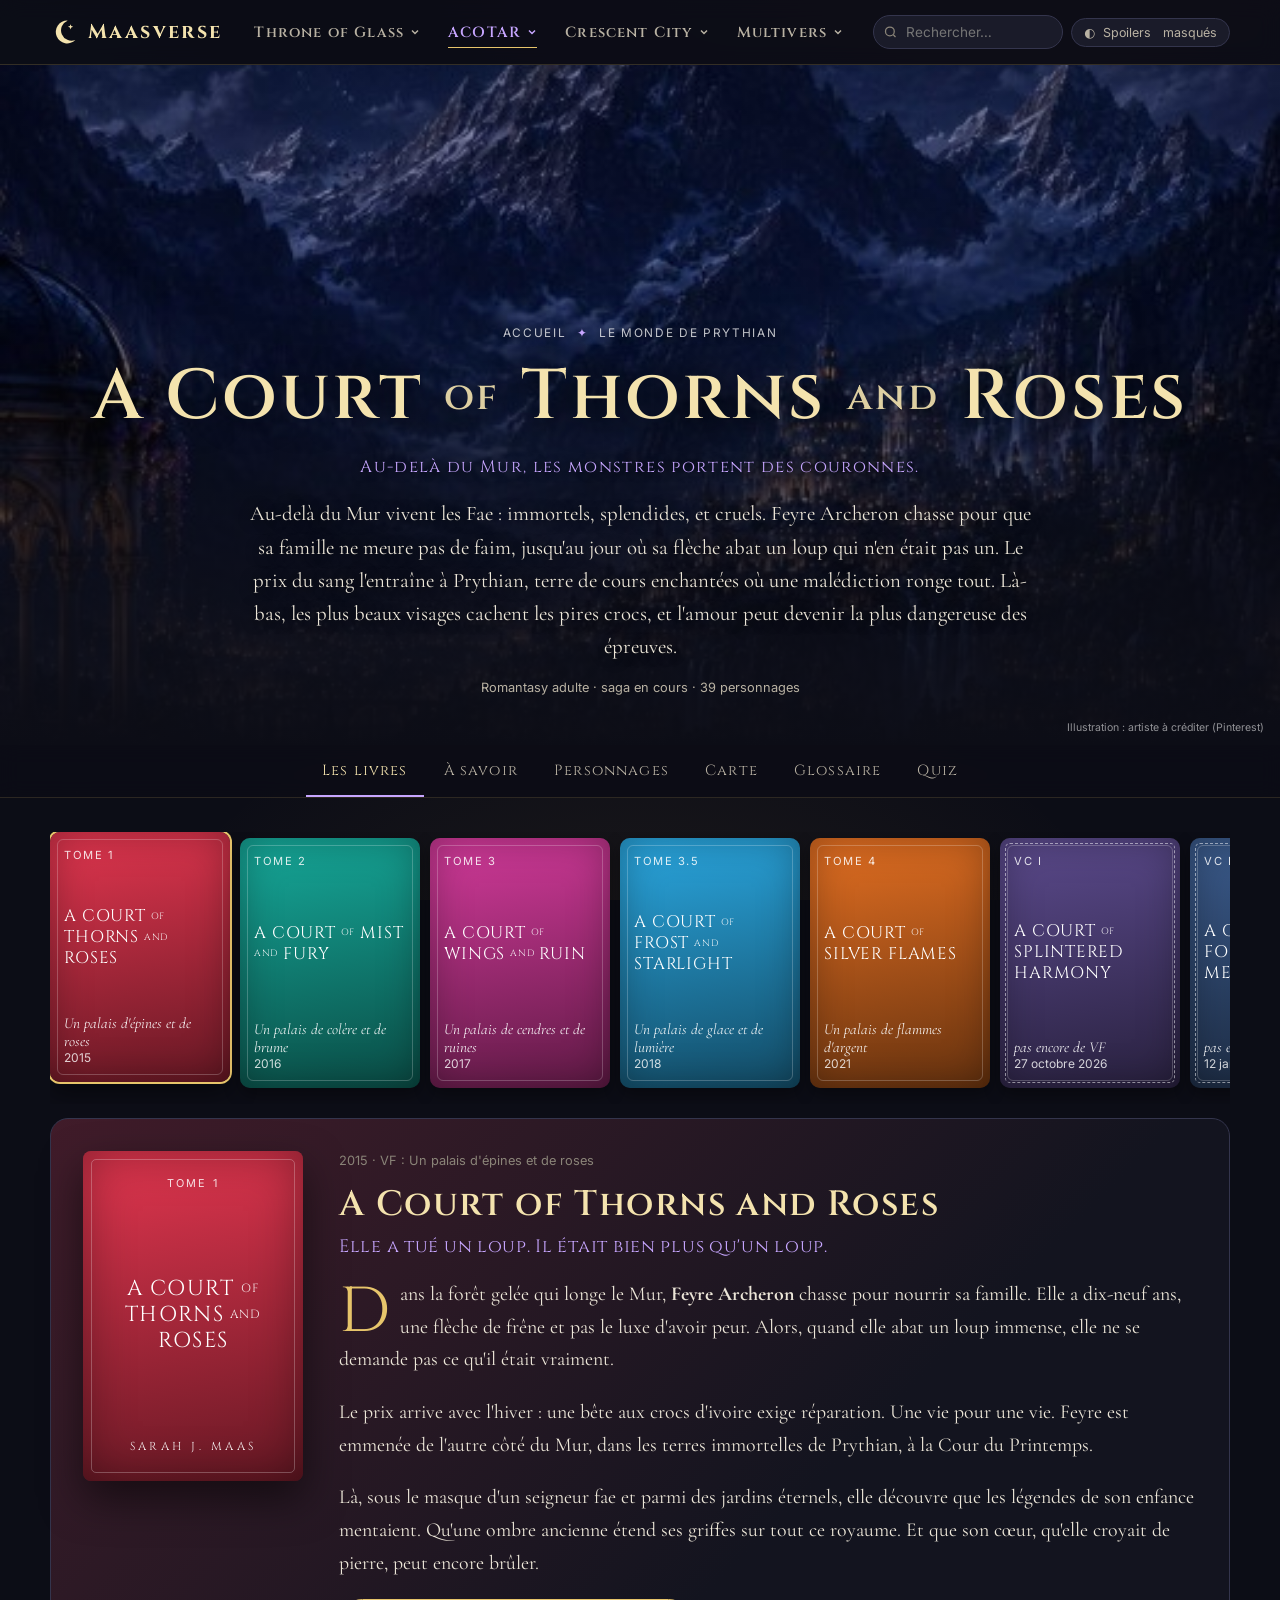
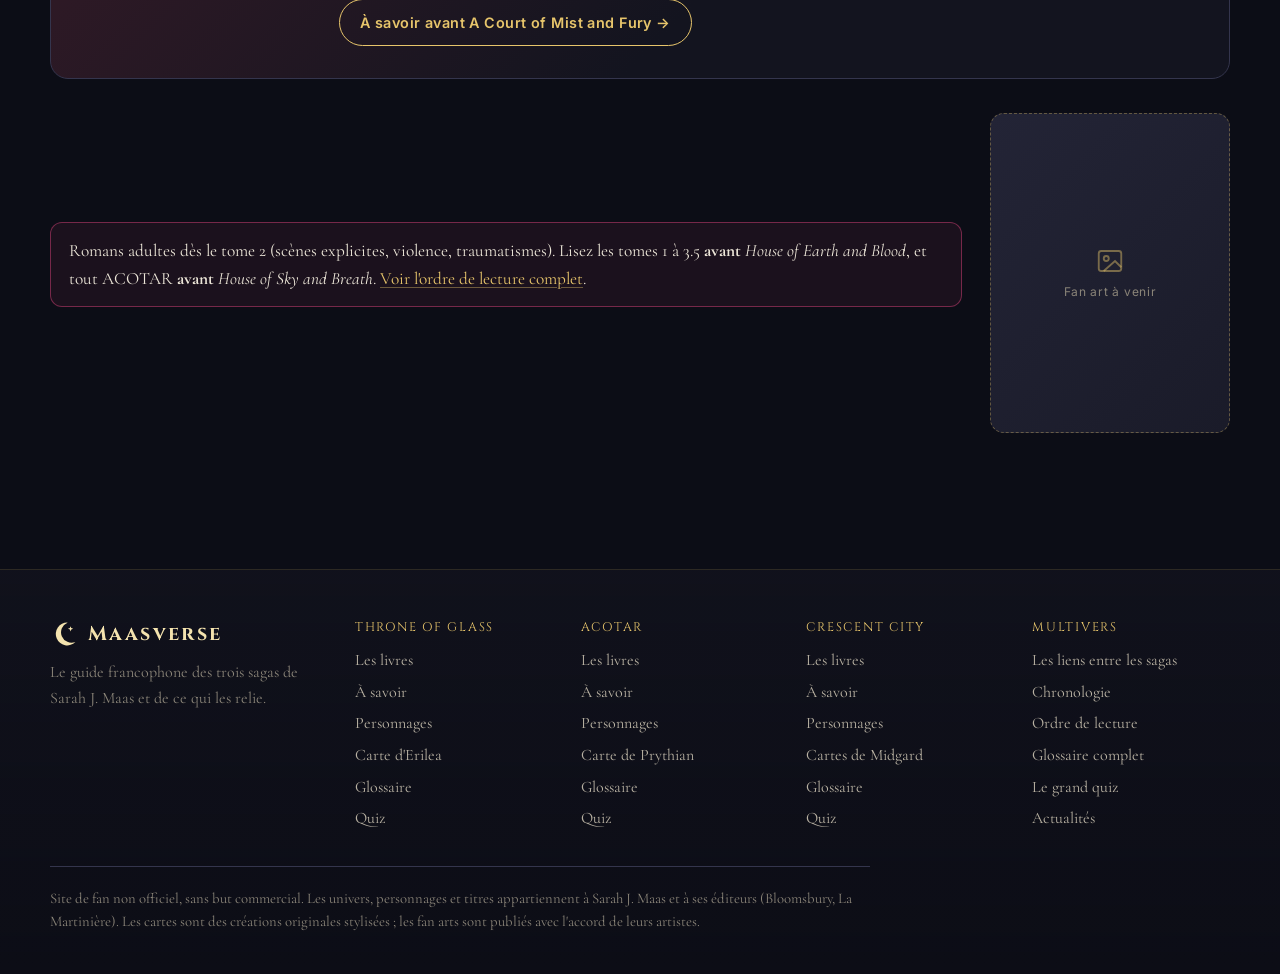
==== commit d1e4e3a2: "Forcer le rechargement des scripts, du style et des images après une mise à jour GitHub Pages garde " ====
--- a/acotar.html
+++ b/acotar.html
@@ -9,7 +9,7 @@
   <link rel="preconnect" href="https://fonts.googleapis.com">
   <link rel="preconnect" href="https://fonts.gstatic.com" crossorigin>
   <link href="https://fonts.googleapis.com/css2?family=Cinzel:wght@500;600;700&family=Cormorant+Garamond:ital,wght@0,400;0,600;1,400&family=Inter:wght@400;600&display=swap" rel="stylesheet">
-  <link rel="stylesheet" href="assets/css/style.css">
+  <link rel="stylesheet" href="assets/css/style.css?v=4">
 </head>
 <body data-page="acotar" data-univers="acotar" class="univers univers-acotar">
   <script>try { if (sessionStorage.getItem("maasverse-portail") === document.body.dataset.univers && !matchMedia("(prefers-reduced-motion: reduce)").matches) document.documentElement.classList.add("arrivee"); } catch (e) { /* stockage indisponible */ }</script>
@@ -30,19 +30,19 @@
     <dialog class="modale" id="modale"><div style="position:relative"><button class="fermer" id="fermerModale" aria-label="Fermer">×</button><div class="boite" id="fiche"></div></div></dialog>
   </main>
 
-  <script src="assets/js/data/livres.js"></script>
-  <script src="assets/js/data/livres-textes.js"></script>
-  <script src="assets/js/data/personnages.js"></script>
-  <script src="assets/js/data/personnalites-tog.js"></script>
-  <script src="assets/js/data/personnalites-acotar.js"></script>
-  <script src="assets/js/data/personnalites-cc.js"></script>
-  <script src="assets/js/data/cartes.js"></script>
-  <script src="assets/js/data/glossaire.js"></script>
-  <script src="assets/js/data/quiz.js"></script>
-  <script src="assets/js/data/fanarts.js"></script>
-  <script src="assets/js/app.js"></script>
-  <script src="assets/js/scenes.js"></script>
-  <script src="assets/js/carte.js"></script>
-  <script src="assets/js/pages/univers.js"></script>
+  <script src="assets/js/data/livres.js?v=4"></script>
+  <script src="assets/js/data/livres-textes.js?v=4"></script>
+  <script src="assets/js/data/personnages.js?v=4"></script>
+  <script src="assets/js/data/personnalites-tog.js?v=4"></script>
+  <script src="assets/js/data/personnalites-acotar.js?v=4"></script>
+  <script src="assets/js/data/personnalites-cc.js?v=4"></script>
+  <script src="assets/js/data/cartes.js?v=4"></script>
+  <script src="assets/js/data/glossaire.js?v=4"></script>
+  <script src="assets/js/data/quiz.js?v=4"></script>
+  <script src="assets/js/data/fanarts.js?v=4"></script>
+  <script src="assets/js/app.js?v=4"></script>
+  <script src="assets/js/scenes.js?v=4"></script>
+  <script src="assets/js/carte.js?v=4"></script>
+  <script src="assets/js/pages/univers.js?v=4"></script>
 </body>
 </html>
--- a/assets/css/style.css
+++ b/assets/css/style.css
@@ -911,3 +911,8 @@
 }
 .rappel .spoiler:not(.revele) { max-height: 130px; overflow: hidden; }
 body.spoilers-reveles .rappel .spoiler { max-height: none; }
+/* Illustrations des portails */
+.scene-image { object-fit: cover; }
+.credit-illu { font-family: var(--f-ui); font-size: .64rem; letter-spacing: .04em; color: var(--texte-faible); margin-top: 8px; }
+.credit-banniere { position: absolute; right: 16px; bottom: 8px; z-index: 1; margin: 0; font-family: var(--f-ui); font-size: .66rem; color: rgba(255,255,255,.55); }
+.portail-en-cours .portail.choisi .credit-illu { opacity: 0; }
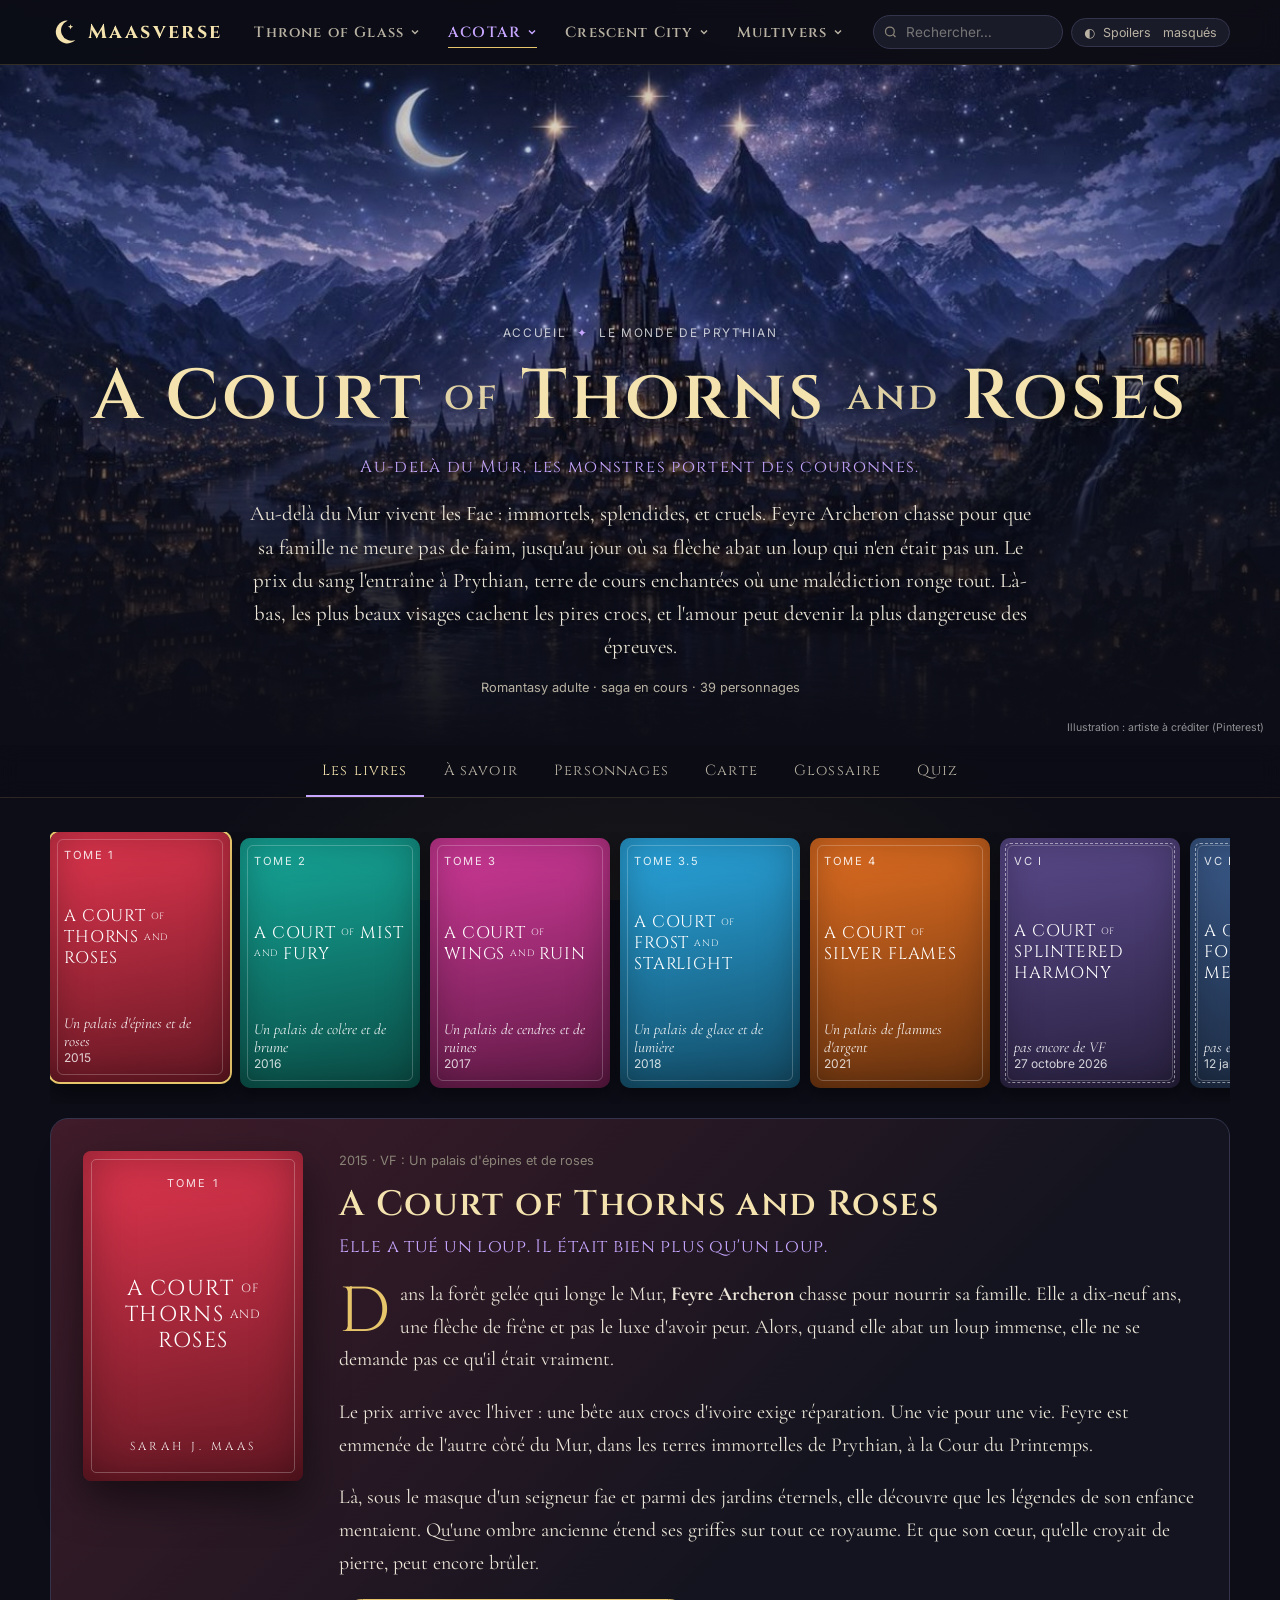
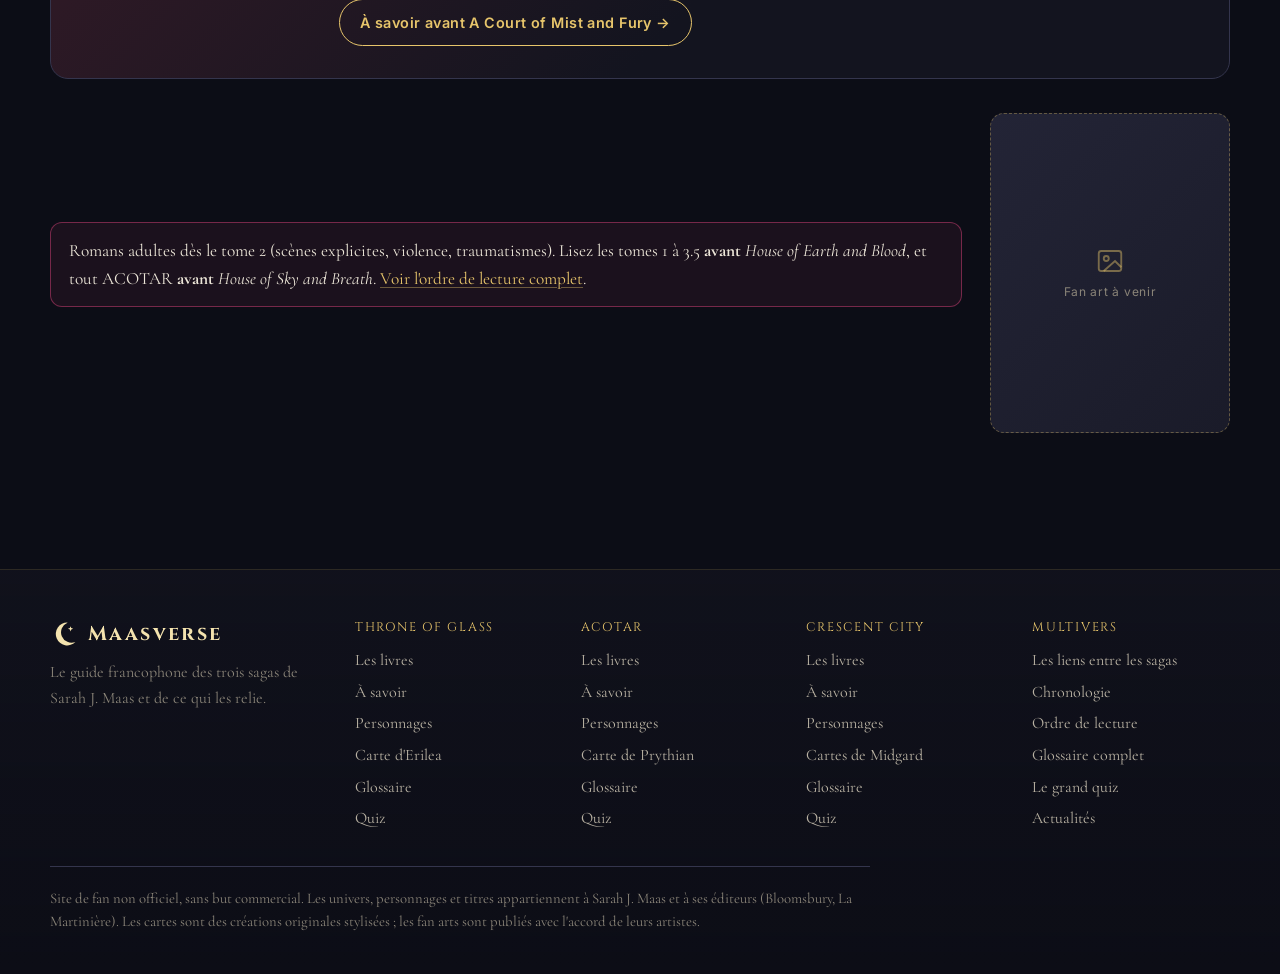
==== commit 88a4f5c5: "Bannières des univers : grandes illustrations en paysage Les portails de l'accueil gardent leurs ima" ====
--- a/acotar.html
+++ b/acotar.html
@@ -9,7 +9,7 @@
   <link rel="preconnect" href="https://fonts.googleapis.com">
   <link rel="preconnect" href="https://fonts.gstatic.com" crossorigin>
   <link href="https://fonts.googleapis.com/css2?family=Cinzel:wght@500;600;700&family=Cormorant+Garamond:ital,wght@0,400;0,600;1,400&family=Inter:wght@400;600&display=swap" rel="stylesheet">
-  <link rel="stylesheet" href="assets/css/style.css?v=4">
+  <link rel="stylesheet" href="assets/css/style.css?v=5">
 </head>
 <body data-page="acotar" data-univers="acotar" class="univers univers-acotar">
   <script>try { if (sessionStorage.getItem("maasverse-portail") === document.body.dataset.univers && !matchMedia("(prefers-reduced-motion: reduce)").matches) document.documentElement.classList.add("arrivee"); } catch (e) { /* stockage indisponible */ }</script>
@@ -30,19 +30,19 @@
     <dialog class="modale" id="modale"><div style="position:relative"><button class="fermer" id="fermerModale" aria-label="Fermer">×</button><div class="boite" id="fiche"></div></div></dialog>
   </main>
 
-  <script src="assets/js/data/livres.js?v=4"></script>
-  <script src="assets/js/data/livres-textes.js?v=4"></script>
-  <script src="assets/js/data/personnages.js?v=4"></script>
-  <script src="assets/js/data/personnalites-tog.js?v=4"></script>
-  <script src="assets/js/data/personnalites-acotar.js?v=4"></script>
-  <script src="assets/js/data/personnalites-cc.js?v=4"></script>
-  <script src="assets/js/data/cartes.js?v=4"></script>
-  <script src="assets/js/data/glossaire.js?v=4"></script>
-  <script src="assets/js/data/quiz.js?v=4"></script>
-  <script src="assets/js/data/fanarts.js?v=4"></script>
-  <script src="assets/js/app.js?v=4"></script>
-  <script src="assets/js/scenes.js?v=4"></script>
-  <script src="assets/js/carte.js?v=4"></script>
-  <script src="assets/js/pages/univers.js?v=4"></script>
+  <script src="assets/js/data/livres.js?v=5"></script>
+  <script src="assets/js/data/livres-textes.js?v=5"></script>
+  <script src="assets/js/data/personnages.js?v=5"></script>
+  <script src="assets/js/data/personnalites-tog.js?v=5"></script>
+  <script src="assets/js/data/personnalites-acotar.js?v=5"></script>
+  <script src="assets/js/data/personnalites-cc.js?v=5"></script>
+  <script src="assets/js/data/cartes.js?v=5"></script>
+  <script src="assets/js/data/glossaire.js?v=5"></script>
+  <script src="assets/js/data/quiz.js?v=5"></script>
+  <script src="assets/js/data/fanarts.js?v=5"></script>
+  <script src="assets/js/app.js?v=5"></script>
+  <script src="assets/js/scenes.js?v=5"></script>
+  <script src="assets/js/carte.js?v=5"></script>
+  <script src="assets/js/pages/univers.js?v=5"></script>
 </body>
 </html>
--- a/assets/css/style.css
+++ b/assets/css/style.css
@@ -806,7 +806,7 @@
 .arrivee .voile-arrivee { animation: voile 1.2s ease-out forwards; }
 .arrivee .banniere-scene .scene { animation: atterrir 1.8s cubic-bezier(.2,.7,.2,1); }
 @keyframes voile { 0% { opacity: 1; } 100% { opacity: 0; } }
-@keyframes atterrir { from { transform: scale(1.4); } to { transform: scale(1); } }
+@keyframes atterrir { from { transform: scale(1.12); } to { transform: scale(1); } }
 
 /* Bannière d'un univers */
 .banniere { position: relative; min-height: min(76vh, 680px); display: flex; align-items: flex-end; overflow: hidden; }
@@ -916,3 +916,4 @@
 .credit-illu { font-family: var(--f-ui); font-size: .64rem; letter-spacing: .04em; color: var(--texte-faible); margin-top: 8px; }
 .credit-banniere { position: absolute; right: 16px; bottom: 8px; z-index: 1; margin: 0; font-family: var(--f-ui); font-size: .66rem; color: rgba(255,255,255,.55); }
 .portail-en-cours .portail.choisi .credit-illu { opacity: 0; }
+.passage-paysage { position: absolute; inset: 0; opacity: 0; }
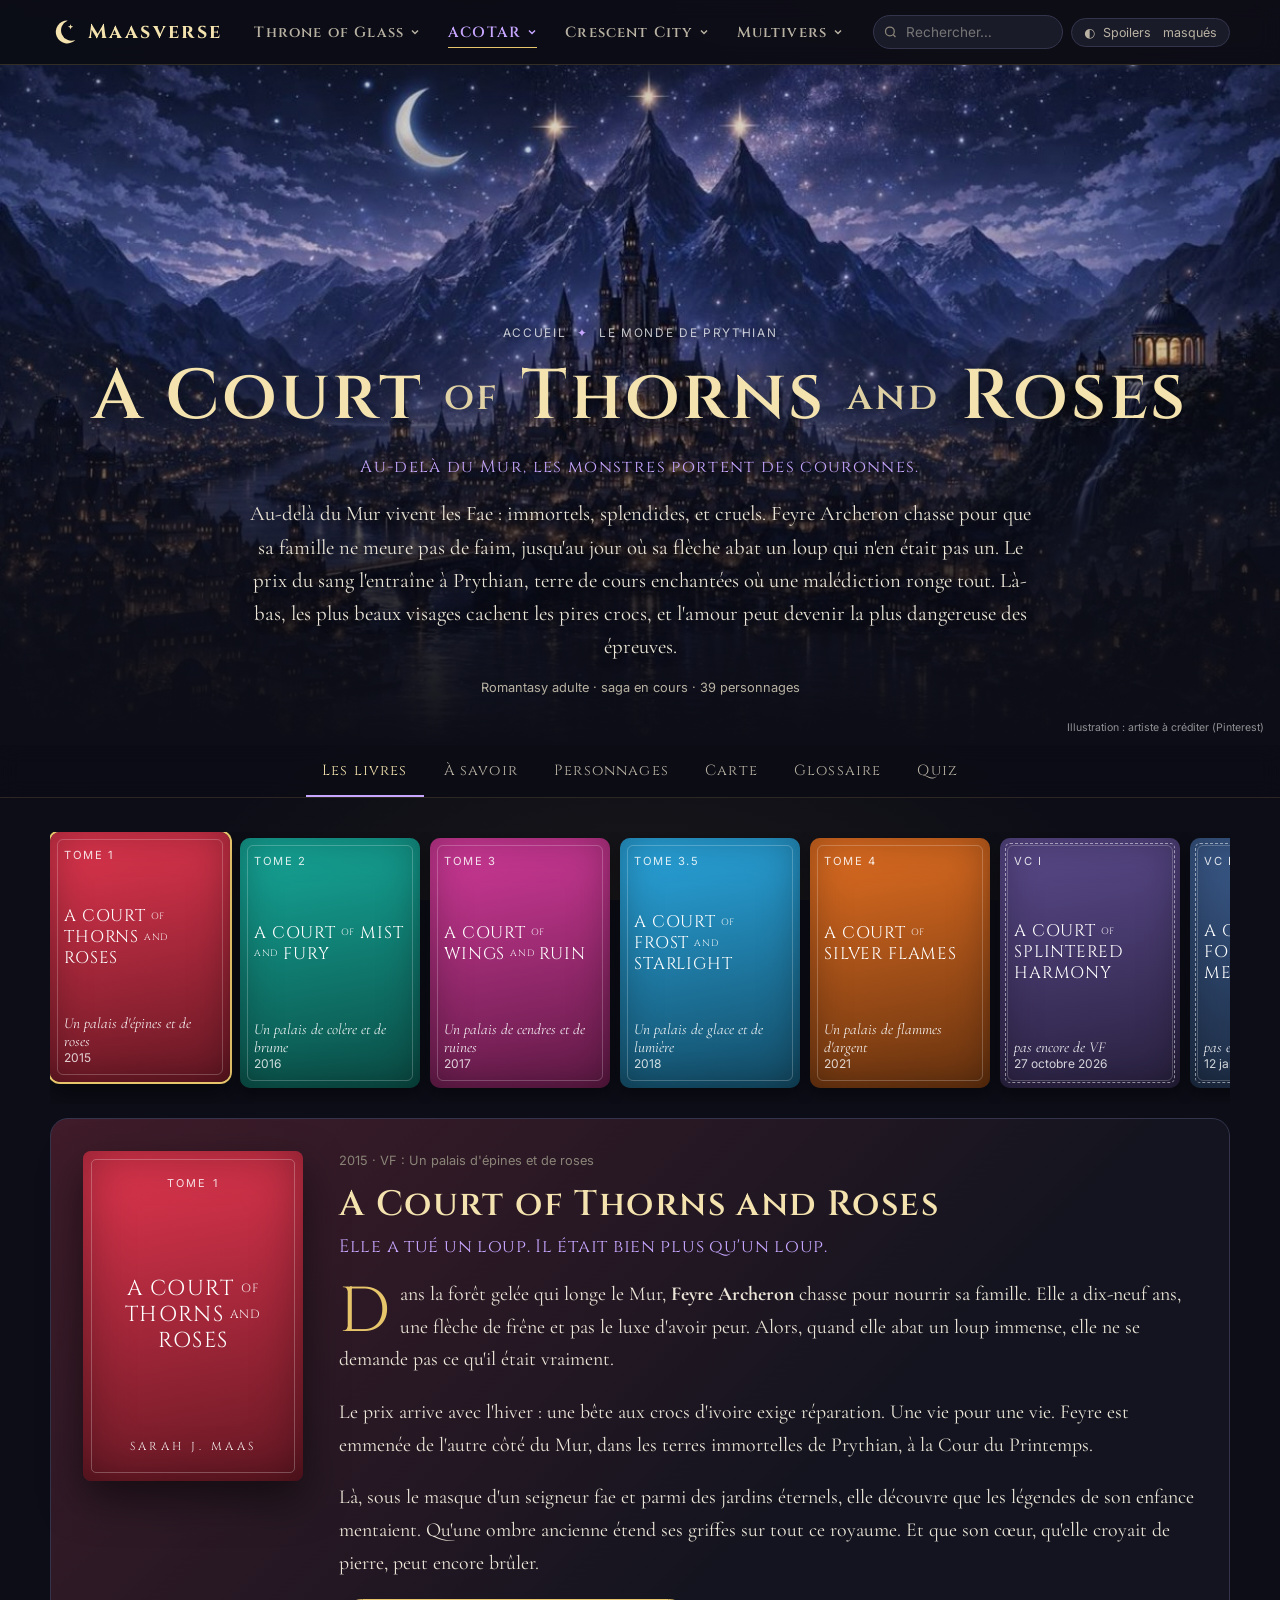
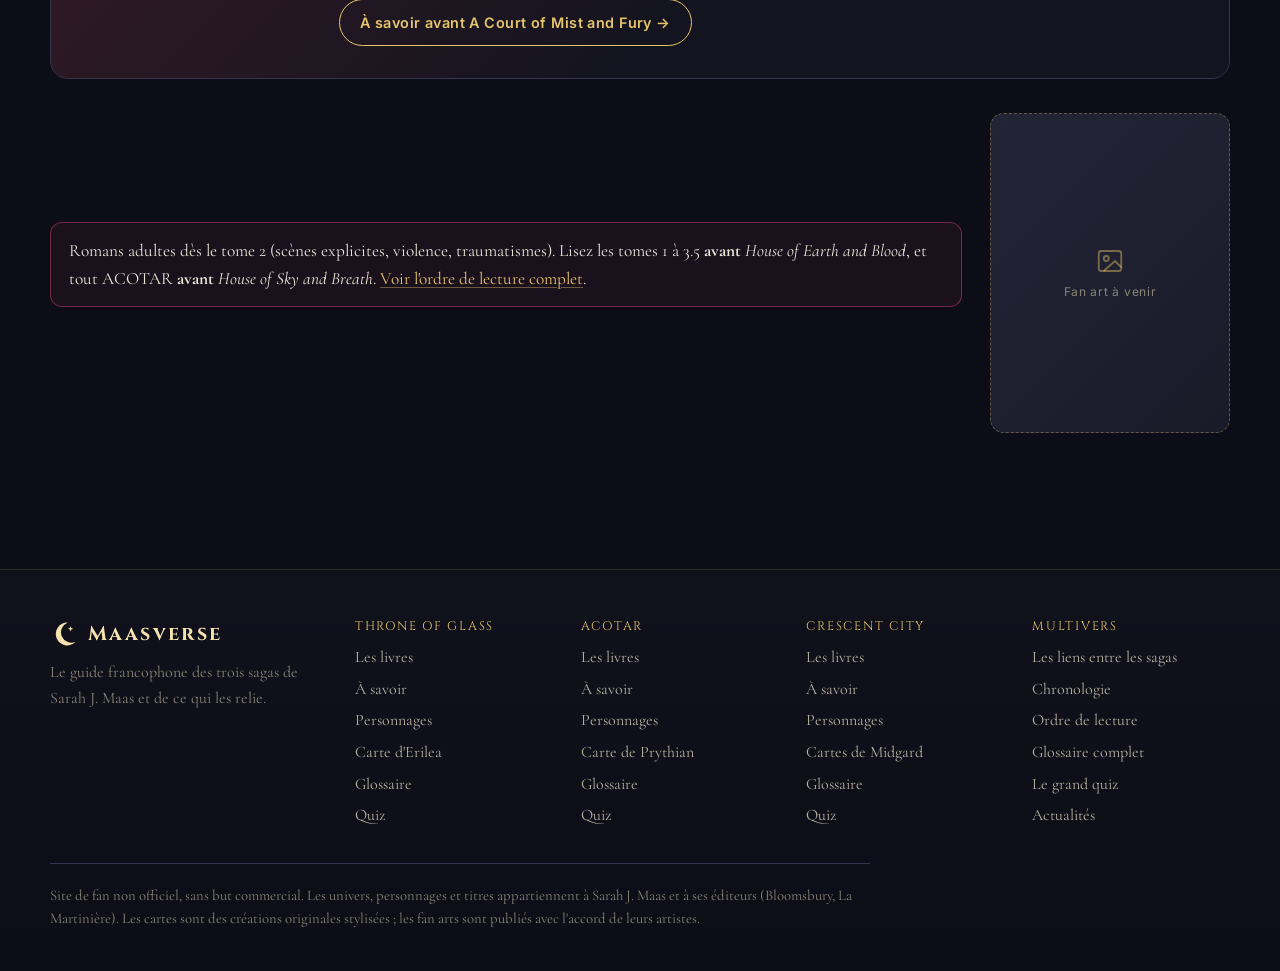
==== commit a2667fdf: "Refonte de la version téléphone Menu en accordéon, recherche repliée dans un bouton, portails en car" ====
--- a/acotar.html
+++ b/acotar.html
@@ -9,7 +9,7 @@
   <link rel="preconnect" href="https://fonts.googleapis.com">
   <link rel="preconnect" href="https://fonts.gstatic.com" crossorigin>
   <link href="https://fonts.googleapis.com/css2?family=Cinzel:wght@500;600;700&family=Cormorant+Garamond:ital,wght@0,400;0,600;1,400&family=Inter:wght@400;600&display=swap" rel="stylesheet">
-  <link rel="stylesheet" href="assets/css/style.css?v=5">
+  <link rel="stylesheet" href="assets/css/style.css?v=7">
 </head>
 <body data-page="acotar" data-univers="acotar" class="univers univers-acotar">
   <script>try { if (sessionStorage.getItem("maasverse-portail") === document.body.dataset.univers && !matchMedia("(prefers-reduced-motion: reduce)").matches) document.documentElement.classList.add("arrivee"); } catch (e) { /* stockage indisponible */ }</script>
@@ -30,19 +30,19 @@
     <dialog class="modale" id="modale"><div style="position:relative"><button class="fermer" id="fermerModale" aria-label="Fermer">×</button><div class="boite" id="fiche"></div></div></dialog>
   </main>
 
-  <script src="assets/js/data/livres.js?v=5"></script>
-  <script src="assets/js/data/livres-textes.js?v=5"></script>
-  <script src="assets/js/data/personnages.js?v=5"></script>
-  <script src="assets/js/data/personnalites-tog.js?v=5"></script>
-  <script src="assets/js/data/personnalites-acotar.js?v=5"></script>
-  <script src="assets/js/data/personnalites-cc.js?v=5"></script>
-  <script src="assets/js/data/cartes.js?v=5"></script>
-  <script src="assets/js/data/glossaire.js?v=5"></script>
-  <script src="assets/js/data/quiz.js?v=5"></script>
-  <script src="assets/js/data/fanarts.js?v=5"></script>
-  <script src="assets/js/app.js?v=5"></script>
-  <script src="assets/js/scenes.js?v=5"></script>
-  <script src="assets/js/carte.js?v=5"></script>
-  <script src="assets/js/pages/univers.js?v=5"></script>
+  <script src="assets/js/data/livres.js?v=7"></script>
+  <script src="assets/js/data/livres-textes.js?v=7"></script>
+  <script src="assets/js/data/personnages.js?v=7"></script>
+  <script src="assets/js/data/personnalites-tog.js?v=7"></script>
+  <script src="assets/js/data/personnalites-acotar.js?v=7"></script>
+  <script src="assets/js/data/personnalites-cc.js?v=7"></script>
+  <script src="assets/js/data/cartes.js?v=7"></script>
+  <script src="assets/js/data/glossaire.js?v=7"></script>
+  <script src="assets/js/data/quiz.js?v=7"></script>
+  <script src="assets/js/data/fanarts.js?v=7"></script>
+  <script src="assets/js/app.js?v=7"></script>
+  <script src="assets/js/scenes.js?v=7"></script>
+  <script src="assets/js/carte.js?v=7"></script>
+  <script src="assets/js/pages/univers.js?v=7"></script>
 </body>
 </html>
--- a/assets/css/style.css
+++ b/assets/css/style.css
@@ -532,7 +532,11 @@
   background: linear-gradient(180deg, rgba(19,20,31,.6), var(--nuit)); }
 .pied-grille { display: grid; grid-template-columns: 1.4fr repeat(4, 1fr); gap: 28px; }
 .pied-marque p { max-width: 300px; margin-top: 10px; }
-.pied-titre { font-family: var(--f-titre); letter-spacing: .14em; text-transform: uppercase; font-size: .78rem; color: var(--or); margin-bottom: 10px; }
+.pied-titre { font-family: var(--f-titre); letter-spacing: .14em; text-transform: uppercase; font-size: .78rem; color: var(--or); margin-bottom: 10px;
+  display: block; width: 100%; text-align: left; background: none; border: 0; padding: 0; cursor: default; }
+.pied-titre .chevron { display: none; }
+/* boutons réservés au téléphone */
+.btn-recherche, .nav-accueil, .points-portails { display: none; }
 .pied ul { list-style: none; margin: 0; padding: 0; display: grid; gap: 6px; }
 .pied ul a { color: var(--texte-doux); text-decoration: none; }
 .pied ul a:hover { color: var(--or-pale); }
@@ -917,3 +921,144 @@
 .credit-banniere { position: absolute; right: 16px; bottom: 8px; z-index: 1; margin: 0; font-family: var(--f-ui); font-size: .66rem; color: rgba(255,255,255,.55); }
 .portail-en-cours .portail.choisi .credit-illu { opacity: 0; }
 .passage-paysage { position: absolute; inset: 0; opacity: 0; }
+
+/* ==========================================================
+   Version téléphone — mise en page resserrée et rangée.
+   Rien ici ne s'applique au-delà de 760 px : l'affichage
+   sur ordinateur reste inchangé.
+   ========================================================== */
+@media (max-width: 760px) {
+  body { font-size: 1.1rem; }
+  .section { padding: 40px 0; }
+  .section + .section { padding-top: 10px; }
+  .titre-section { margin-bottom: 22px; }
+  .intro { font-size: 1.15rem; }
+
+  /* --- Barre du haut : logo, recherche repliée, spoilers, menu --- */
+  .entete .conteneur { gap: 8px; min-height: 58px; }
+  .logo svg { width: 24px; height: 24px; }
+  .btn-recherche {
+    display: inline-grid; place-items: center; width: 40px; height: 40px; border-radius: 10px;
+    border: 1px solid var(--bord); background: var(--surface); color: var(--texte); cursor: pointer;
+  }
+  .btn-recherche svg { width: 18px; height: 18px; }
+  .pied-titre .chevron { display: block; }
+  .recherche { position: static; }
+  .recherche > svg, .recherche input, .recherche .resultats { display: none; }
+  body.recherche-ouverte .recherche {
+    position: absolute; left: 12px; right: 12px; top: calc(100% + 8px); z-index: 70;
+  }
+  body.recherche-ouverte .recherche > svg { display: block; }
+  body.recherche-ouverte .recherche input,
+  body.recherche-ouverte .recherche input:focus { display: block; width: 100%; }
+  body.recherche-ouverte .recherche .resultats.ouvert { display: block; left: 0; right: 0; max-height: 60vh; overflow: auto; }
+  body.recherche-ouverte .btn-recherche { border-color: var(--or); color: var(--or); }
+  .interrupteur { padding: 9px 12px; }
+
+  /* --- Menu : une ligne par univers, qui se déplie --- */
+  .nav { padding: 6px 12px 14px; }
+  .nav-accueil { display: block; }
+  .nav-groupe { border-bottom: 1px solid rgba(231,197,107,.12); }
+  .nav-groupe > button {
+    display: flex; width: 100%; justify-content: space-between; align-items: center;
+    padding: 14px 12px; font-size: 1rem;
+  }
+  .nav-groupe > button[aria-expanded="true"] { color: var(--or); }
+  .sous-titre { display: none; }
+  .nav-groupe > .sous-menu { display: none; padding: 0 0 10px; }
+  .nav-groupe > button[aria-expanded="true"] + .sous-menu { display: block; }
+  .sous-menu a { padding: 9px 12px 9px 24px; }
+  .sous-menu a strong { font-size: .92rem; }
+  .sous-menu a span { display: none; }
+
+  /* --- Accueil : les trois portails se font glisser --- */
+  .portails-une { min-height: 0; padding: 26px 0 30px; }
+  .titre-portails h1 { font-size: clamp(1.9rem, 9vw, 2.6rem); }
+  .titre-portails .intro { font-size: 1.08rem; margin-bottom: 22px; }
+  .portails {
+    display: flex; grid-template-columns: none; justify-content: flex-start; width: 100%; gap: 14px;
+    overflow-x: auto; scroll-snap-type: x mandatory;
+    padding: 6px calc((100% - min(76vw, 290px)) / 2) 8px; scrollbar-width: none;
+  }
+  .portails::-webkit-scrollbar { display: none; }
+  .portail { flex: 0 0 min(76vw, 290px); scroll-snap-align: center; }
+  .arche { aspect-ratio: 3 / 4; }
+  .texte-portail { margin-top: 18px; }
+  .texte-portail strong { font-size: 1.15rem; }
+  .texte-portail .devise { font-size: 1rem; max-width: 250px; }
+  .credit-illu { display: none; }
+  .franchir { margin-top: 10px; padding: 7px 16px; }
+  .points-portails { display: flex; justify-content: center; gap: 8px; margin-top: 22px; }
+  .points-portails button {
+    width: 8px; height: 8px; padding: 0; border-radius: 50%; border: 0; cursor: pointer;
+    background: rgba(231,197,107,.3);
+  }
+  .points-portails button[aria-current="true"] { background: var(--or); width: 22px; border-radius: 4px; }
+  .vers-multivers { margin-top: 26px; }
+  .multivers { padding-top: 40px; }
+  .multivers-carte { grid-template-columns: 1fr; gap: 16px; }
+
+  /* --- Bannière d'un univers --- */
+  .banniere { min-height: 58vh; }
+  .banniere-texte { flex: 1; width: auto; margin-inline: 0; padding: 100px 16px 20px; }
+  .banniere h1 { font-size: clamp(1.9rem, 9vw, 2.8rem); }
+  .banniere .devise { font-size: .95rem; }
+  .banniere .pitch { font-size: 1.05rem; line-height: 1.5; }
+  .credit-banniere { left: 0; right: 0; bottom: 6px; text-align: center; }
+
+  /* --- Rubriques de l'univers : une grille, rien n'est coupé --- */
+  .sous-nav { top: 58px; }
+  .sous-nav .conteneur { width: min(100% - 20px, var(--largeur)); }
+  .sous-nav-liste {
+    display: grid; grid-template-columns: repeat(3, 1fr); gap: 6px; overflow: visible; padding: 10px 0;
+  }
+  .sous-nav a {
+    text-align: center; padding: 9px 4px; font-size: .78rem; letter-spacing: .02em;
+    border: 1px solid var(--bord); border-radius: 999px;
+  }
+  .sous-nav a[aria-selected="true"] { background: var(--c); border-color: var(--c); color: var(--nuit); }
+  .panneaux { padding-top: 22px; }
+
+  /* --- Livres --- */
+  .etageres { gap: 8px; padding-bottom: 12px; }
+  .livre { width: 148px; min-height: 206px; padding: 13px 11px; }
+  .livre .titre { font-size: .92rem; }
+  .quatrieme { grid-template-columns: 1fr; padding: 20px 16px; gap: 14px; }
+  .quatrieme-couv { display: none; }
+  .quatrieme h2 { font-size: 1.5rem; }
+  .accroche { font-size: 1rem; }
+  .texte-quatrieme p { font-size: 1.08rem; line-height: 1.55; }
+  .texte-quatrieme p:first-child::first-letter { font-size: 2.6em; padding-right: 8px; }
+  .univers-bas { margin-top: 26px; }
+
+  /* --- Personnages --- */
+  .barre-filtres { gap: 10px; }
+  .barre-filtres .groupe { width: 100%; }
+  .barre-filtres .champ { flex: 1; }
+  .galerie { grid-template-columns: 1fr 1fr; gap: 10px; }
+  .perso .nom { font-size: .92rem; }
+  .perso .sous { font-size: .7rem; }
+  .modale .contenu { padding: 20px 18px 26px; }
+  .modale .boite > .fanart { aspect-ratio: 16/10; min-height: 0; }
+  .couples { grid-template-columns: 1fr; }
+
+  /* --- Cartes --- */
+  .cadre-carte { aspect-ratio: 3 / 4; }
+  .commandes button { width: 42px; height: 42px; }
+  .onglets button { padding: 9px 16px; font-size: .9rem; }
+
+  /* --- Pied de page : chaque rubrique se déplie --- */
+  .pied-grille { grid-template-columns: 1fr; gap: 0; }
+  .pied-marque { margin-bottom: 18px; }
+  .pied-groupe { border-top: 1px solid rgba(231,197,107,.12); }
+  .pied-titre {
+    display: flex; width: 100%; justify-content: space-between; align-items: center;
+    background: none; border: 0; cursor: pointer; padding: 14px 2px; margin: 0; color: var(--or-pale);
+  }
+  .pied-titre .chevron { transition: transform .2s; }
+  .pied-titre[aria-expanded="true"] .chevron { transform: rotate(180deg); }
+  .pied-groupe ul { display: none; padding-bottom: 12px; }
+  .pied-groupe.ouvert ul { display: block; }
+  .pied-mentions { margin-top: 22px; }
+  span.spoiler { display: inline-block; }
+}
